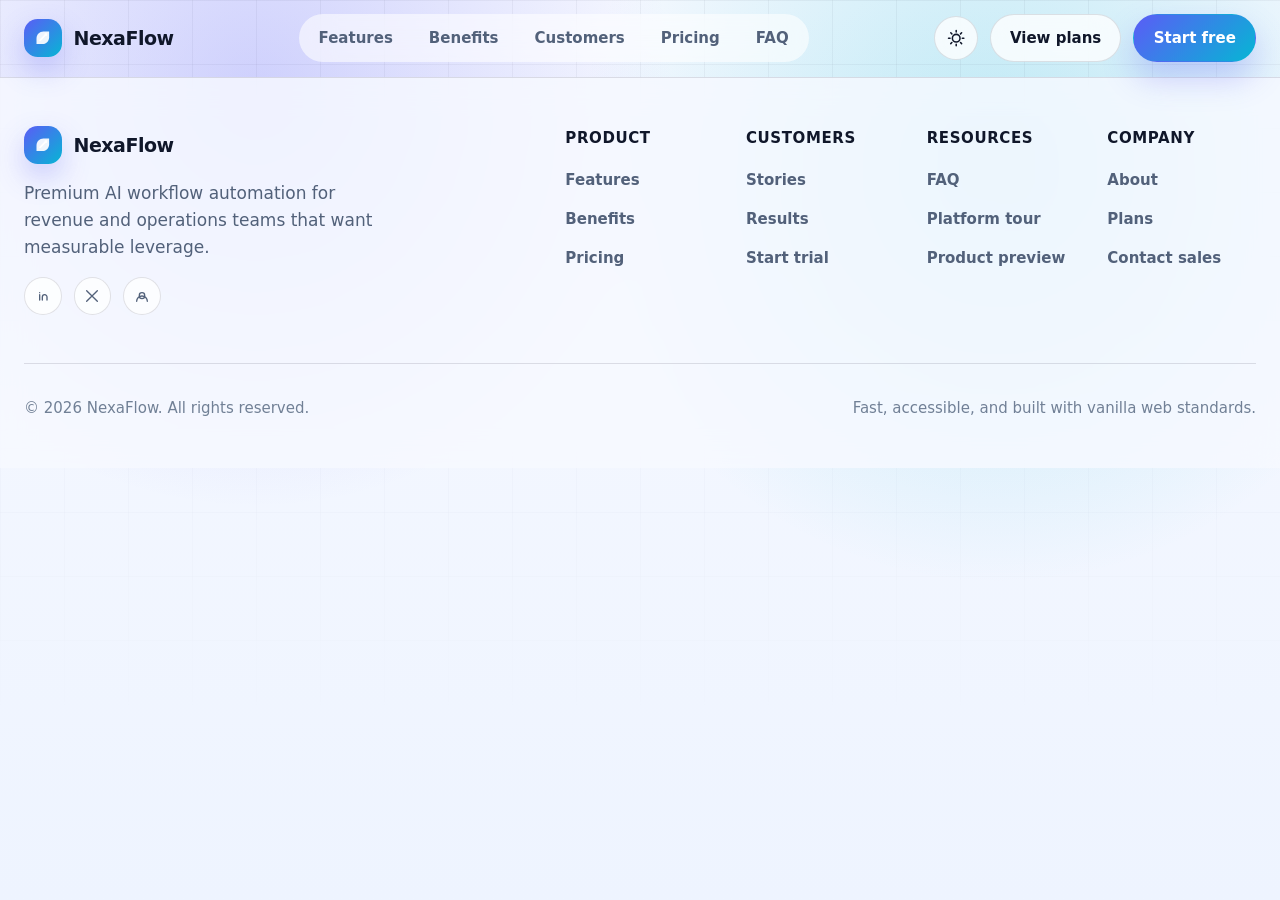
==== page-2.html @ 9f684c16 "Create page-2.html via Klar" ====
<!DOCTYPE html><html lang="en" data-theme="light"><head>
  <meta charset="UTF-8">
  <meta name="viewport" content="width=device-width, initial-scale=1.0">
  <title>NexaFlow — AI Workflow Automation for High-Growth Teams</title>
  <meta name="description" content="NexaFlow is a premium AI workflow automation platform that helps revenue and operations teams launch, measure, and optimize critical work in minutes.">
  <link rel="stylesheet" href="/style.css">
</head>
<body><header class="site-header" data-site-header="">
    <div class="container-wide header-inner">
      <a class="brand" href="#hero" aria-label="NexaFlow home">
        <span class="brand-mark" aria-hidden="true">
          <svg viewBox="0 0 24 24" fill="none" role="img">
            <path d="M5 12.7C5 8.4 8.4 5 12.7 5H19v6.3c0 4.3-3.4 7.7-7.7 7.7H5v-6.3Z" fill="currentColor" opacity=".92"></path>
            <path d="M9 14.8 15.8 8M14.8 8h1v1" stroke="#fff" stroke-width="2" stroke-linecap="round"></path>
          </svg>
        </span>
        <span class="brand-name">NexaFlow</span>
      </a>

      <nav class="site-nav" id="site-nav" aria-label="Primary navigation">
        <a class="nav-link" data-nav-link="" href="#features">Features</a>
        <a class="nav-link" data-nav-link="" href="#benefits">Benefits</a>
        <a class="nav-link" data-nav-link="" href="#testimonials">Customers</a>
        <a class="nav-link" data-nav-link="" href="#pricing">Pricing</a>
        <a class="nav-link" data-nav-link="" href="#faq">FAQ</a>
      </nav>

      <div class="header-actions">
        <button class="theme-toggle" type="button" data-theme-toggle="" aria-label="Switch to dark theme" aria-pressed="false">
          <svg class="icon-sun" viewBox="0 0 24 24" fill="none" aria-hidden="true">
            <path d="M12 4V2m0 20v-2M4 12H2m20 0h-2m-2.34-5.66 1.41-1.41M4.93 19.07l1.41-1.41m0-11.32L4.93 4.93m14.14 14.14-1.41-1.41M12 17a5 5 0 1 0 0-10 5 5 0 0 0 0 10Z" stroke="currentColor" stroke-width="2" stroke-linecap="round"></path>
          </svg>
          <svg class="icon-moon" viewBox="0 0 24 24" fill="none" aria-hidden="true">
            <path d="M21 14.2A8.5 8.5 0 0 1 9.8 3a8.5 8.5 0 1 0 11.2 11.2Z" stroke="currentColor" stroke-width="2" stroke-linejoin="round"></path>
          </svg>
        </button>
        <a class="btn btn-secondary mobile-hidden" href="#pricing">View plans</a>
        <a class="btn btn-primary mobile-hidden" href="#cta">Start free</a>
        <button class="nav-toggle" type="button" data-nav-toggle="" aria-controls="site-nav" aria-expanded="false" aria-label="Open navigation">
          <span class="nav-toggle-line" aria-hidden="true"></span>
        </button>
      </div>
    </div>
  </header><main></main><footer class="site-footer" aria-labelledby="footer-title">
    <div class="container-wide">
      <div class="footer-grid">
        <div class="footer-brand">
          <a class="brand" href="#hero" aria-label="NexaFlow home">
            <span class="brand-mark" aria-hidden="true">
              <svg viewBox="0 0 24 24" fill="none" role="img">
                <path d="M5 12.7C5 8.4 8.4 5 12.7 5H19v6.3c0 4.3-3.4 7.7-7.7 7.7H5v-6.3Z" fill="currentColor" opacity=".92"></path>
                <path d="M9 14.8 15.8 8M14.8 8h1v1" stroke="#fff" stroke-width="2" stroke-linecap="round"></path>
              </svg>
            </span>
            <span class="brand-name">NexaFlow</span>
          </a>
          <p id="footer-title">Premium AI workflow automation for revenue and operations teams that want measurable leverage.</p>
          <div class="social-links" aria-label="Social links">
            <a href="#hero" aria-label="NexaFlow on LinkedIn">
              <svg viewBox="0 0 24 24" fill="none" aria-hidden="true">
                <path d="M7 10v8M7 7v.01M11 18v-4.5A3.5 3.5 0 0 1 14.5 10v0A3.5 3.5 0 0 1 18 13.5V18" stroke="currentColor" stroke-width="2" stroke-linecap="round"></path>
              </svg>
            </a>
            <a href="#hero" aria-label="NexaFlow on X">
              <svg viewBox="0 0 24 24" fill="none" aria-hidden="true">
                <path d="m4 4 16 16M20 4 4 20" stroke="currentColor" stroke-width="2" stroke-linecap="round"></path>
              </svg>
            </a>
            <a href="#hero" aria-label="NexaFlow community">
              <svg viewBox="0 0 24 24" fill="none" aria-hidden="true">
                <path d="M16 11a4 4 0 1 0-8 0v1a4 4 0 0 0 8 0v-1Z" stroke="currentColor" stroke-width="2"></path>
                <path d="M4 20a8 8 0 0 1 16 0" stroke="currentColor" stroke-width="2" stroke-linecap="round"></path>
              </svg>
            </a>
          </div>
        </div>

        <div class="footer-columns">
          <div class="footer-column">
            <h2>Product</h2>
            <ul class="footer-links">
              <li><a href="#features">Features</a></li>
              <li><a href="#benefits">Benefits</a></li>
              <li><a href="#pricing">Pricing</a></li>
            </ul>
          </div>

          <div class="footer-column">
            <h2>Customers</h2>
            <ul class="footer-links">
              <li><a href="#testimonials">Stories</a></li>
              <li><a href="#benefits">Results</a></li>
              <li><a href="#cta">Start trial</a></li>
            </ul>
          </div>

          <div class="footer-column">
            <h2>Resources</h2>
            <ul class="footer-links">
              <li><a href="#faq">FAQ</a></li>
              <li><a href="#features">Platform tour</a></li>
              <li><a href="#hero">Product preview</a></li>
            </ul>
          </div>

          <div class="footer-column">
            <h2>Company</h2>
            <ul class="footer-links">
              <li><a href="#hero">About</a></li>
              <li><a href="#pricing">Plans</a></li>
              <li><a href="#cta">Contact sales</a></li>
            </ul>
          </div>
        </div>
      </div>

      <div class="footer-bottom">
        <p>© <span data-current-year="">2026</span> NexaFlow. All rights reserved.</p>
        <p>Fast, accessible, and built with vanilla web standards.</p>
      </div>
    </div>
  </footer><script src="/script.js"></script></body></html>
---- style.css ----
/*
  Assumptions:
  - Brand: "NexaFlow", a premium AI workflow automation SaaS for revenue and operations teams.
  - Tone: confident, polished, enterprise-ready, conversion-focused.
  - Palette: deep ink neutrals, electric indigo/cyan accents, soft glass surfaces; dark theme included.
  - Typography: modern system sans stack for fast loading, crisp UI, no external font dependency.
*/

:root {
  color-scheme: light;

  --color-bg: #f7f9ff;
  --color-bg-elevated: #ffffff;
  --color-bg-soft: #eef4ff;
  --color-bg-muted: #e6edf8;
  --color-surface: rgba(255, 255, 255, 0.78);
  --color-surface-strong: #ffffff;
  --color-text: #10172a;
  --color-text-muted: #52617a;
  --color-text-subtle: #718096;
  --color-border: rgba(16, 23, 42, 0.12);
  --color-border-strong: rgba(16, 23, 42, 0.2);
  --color-primary: #5b5cf6;
  --color-primary-strong: #4338ca;
  --color-primary-soft: #ececff;
  --color-accent: #06b6d4;
  --color-accent-soft: #dffaff;
  --color-success: #16a34a;
  --color-warning: #f59e0b;
  --color-danger: #dc2626;
  --color-white: #ffffff;
  --color-black: #020617;
  --color-shadow: rgba(15, 23, 42, 0.12);
  --color-shadow-strong: rgba(15, 23, 42, 0.22);
  --color-focus: #22d3ee;

  --gradient-primary: linear-gradient(135deg, var(--color-primary), var(--color-accent));
  --gradient-hero: radial-gradient(circle at 20% 10%, rgba(91, 92, 246, 0.26), transparent 32%),
    radial-gradient(circle at 78% 18%, rgba(6, 182, 212, 0.24), transparent 34%),
    linear-gradient(180deg, var(--color-bg), var(--color-bg-soft));
  --gradient-card: linear-gradient(145deg, rgba(255, 255, 255, 0.88), rgba(255, 255, 255, 0.58));

  --font-sans: Inter, ui-sans-serif, system-ui, -apple-system, BlinkMacSystemFont, "Segoe UI", sans-serif;
  --font-display: "SF Pro Display", Inter, ui-sans-serif, system-ui, -apple-system, BlinkMacSystemFont, "Segoe UI", sans-serif;

  --text-xs: clamp(0.75rem, 0.72rem + 0.13vw, 0.8125rem);
  --text-sm: clamp(0.875rem, 0.84rem + 0.15vw, 0.9375rem);
  --text-base: clamp(1rem, 0.96rem + 0.18vw, 1.0625rem);
  --text-md: clamp(1.0625rem, 1rem + 0.28vw, 1.1875rem);
  --text-lg: clamp(1.25rem, 1.12rem + 0.58vw, 1.5rem);
  --text-xl: clamp(1.5rem, 1.24rem + 1.15vw, 2rem);
  --text-2xl: clamp(2rem, 1.52rem + 2.1vw, 3rem);
  --text-3xl: clamp(2.65rem, 1.82rem + 3.7vw, 5rem);

  --space-3xs: 0.25rem;
  --space-2xs: 0.5rem;
  --space-xs: 0.75rem;
  --space-sm: 1rem;
  --space-md: 1.5rem;
  --space-lg: 2rem;
  --space-xl: 3rem;
  --space-2xl: 4rem;
  --space-3xl: 6rem;
  --space-4xl: 8rem;

  --radius-xs: 0.5rem;
  --radius-sm: 0.75rem;
  --radius-md: 1rem;
  --radius-lg: 1.5rem;
  --radius-xl: 2rem;
  --radius-full: 999rem;

  --shadow-sm: 0 0.625rem 1.875rem var(--color-shadow);
  --shadow-md: 0 1.25rem 3.75rem var(--color-shadow);
  --shadow-lg: 0 2rem 5rem var(--color-shadow-strong);
  --shadow-glow: 0 1.5rem 5rem rgba(91, 92, 246, 0.32);

  --container: 72rem;
  --container-wide: 84rem;
  --header-height: 4.75rem;

  --transition-fast: 160ms ease;
  --transition: 240ms ease;
  --transition-slow: 520ms cubic-bezier(0.22, 1, 0.36, 1);
}

[data-theme="dark"] {
  color-scheme: dark;

  --color-bg: #070b18;
  --color-bg-elevated: #0d1426;
  --color-bg-soft: #101a31;
  --color-bg-muted: #17223a;
  --color-surface: rgba(15, 23, 42, 0.72);
  --color-surface-strong: #111a2e;
  --color-text: #f5f7fb;
  --color-text-muted: #b8c2d6;
  --color-text-subtle: #8d9ab3;
  --color-border: rgba(226, 232, 240, 0.13);
  --color-border-strong: rgba(226, 232, 240, 0.22);
  --color-primary: #8b8cff;
  --color-primary-strong: #a9a9ff;
  --color-primary-soft: rgba(139, 140, 255, 0.16);
  --color-accent: #22d3ee;
  --color-accent-soft: rgba(34, 211, 238, 0.14);
  --color-shadow: rgba(0, 0, 0, 0.28);
  --color-shadow-strong: rgba(0, 0, 0, 0.44);
  --color-focus: #67e8f9;

  --gradient-hero: radial-gradient(circle at 18% 8%, rgba(139, 140, 255, 0.2), transparent 34%),
    radial-gradient(circle at 82% 14%, rgba(34, 211, 238, 0.18), transparent 34%),
    linear-gradient(180deg, var(--color-bg), #0a1021 56%, var(--color-bg));
  --gradient-card: linear-gradient(145deg, rgba(17, 26, 46, 0.9), rgba(17, 26, 46, 0.58));
}

*,
*::before,
*::after {
  box-sizing: border-box;
}

html {
  min-width: 20rem;
  scroll-behavior: smooth;
  scroll-padding-top: calc(var(--header-height) + var(--space-md));
  -webkit-text-size-adjust: 100%;
}

body {
  margin: 0;
  min-height: 100vh;
  background: var(--gradient-hero);
  color: var(--color-text);
  font-family: var(--font-sans);
  font-size: var(--text-base);
  line-height: 1.6;
  text-rendering: optimizeLegibility;
  overflow-x: hidden;
}

body::before {
  position: fixed;
  inset: 0;
  z-index: -2;
  pointer-events: none;
  content: "";
  background-image:
    linear-gradient(var(--color-border) 0.0625rem, transparent 0.0625rem),
    linear-gradient(90deg, var(--color-border) 0.0625rem, transparent 0.0625rem);
  background-size: 4rem 4rem;
  mask-image: linear-gradient(to bottom, rgba(0, 0, 0, 0.38), transparent 46rem);
}

body.nav-open {
  overflow: hidden;
}

img,
svg {
  display: block;
  max-width: 100%;
}

img {
  height: auto;
}

button,
input,
select,
textarea {
  font: inherit;
}

button {
  border: 0;
  cursor: pointer;
}

a {
  color: inherit;
  text-decoration: none;
}

p,
h1,
h2,
h3,
h4,
figure,
blockquote {
  margin: 0;
}

ul,
ol {
  margin: 0;
  padding: 0;
}

li {
  list-style: none;
}

strong {
  color: var(--color-text);
  font-weight: 750;
}

::selection {
  background: var(--color-primary);
  color: var(--color-white);
}

:focus-visible {
  outline: 0.1875rem solid var(--color-focus);
  outline-offset: 0.1875rem;
}

.skip-link {
  position: fixed;
  top: var(--space-sm);
  left: var(--space-sm);
  z-index: 100;
  transform: translateY(-200%);
  border-radius: var(--radius-full);
  background: var(--color-text);
  color: var(--color-bg);
  padding: var(--space-xs) var(--space-sm);
  font-weight: 750;
  transition: transform var(--transition);
}

.skip-link:focus {
  transform: translateY(0);
}

.container {
  width: min(100% - 2rem, var(--container));
  margin-inline: auto;
}

.container-wide {
  width: min(100% - 2rem, var(--container-wide));
  margin-inline: auto;
}

.section {
  padding-block: var(--space-3xl);
}

.section-tight {
  padding-block: var(--space-2xl);
}

.section-header {
  display: grid;
  gap: var(--space-sm);
  max-width: 46rem;
  margin-inline: auto;
  margin-bottom: var(--space-xl);
  text-align: center;
}

.section-eyebrow {
  display: inline-flex;
  align-items: center;
  justify-content: center;
  gap: var(--space-2xs);
  width: fit-content;
  margin-inline: auto;
  border: 0.0625rem solid var(--color-border);
  border-radius: var(--radius-full);
  background: var(--color-surface);
  color: var(--color-primary-strong);
  padding: var(--space-2xs) var(--space-sm);
  font-size: var(--text-xs);
  font-weight: 800;
  letter-spacing: 0.08em;
  text-transform: uppercase;
  backdrop-filter: blur(1rem);
}

.section-title {
  color: var(--color-text);
  font-family: var(--font-display);
  font-size: var(--text-2xl);
  line-height: 1.06;
  letter-spacing: -0.055em;
}

.section-description {
  color: var(--color-text-muted);
  font-size: var(--text-md);
}

.gradient-text {
  background: var(--gradient-primary);
  -webkit-background-clip: text;
  background-clip: text;
  color: transparent;
}

.text-muted {
  color: var(--color-text-muted);
}

.site-header {
  position: sticky;
  top: 0;
  z-index: 50;
  min-height: var(--header-height);
  border-bottom: 0.0625rem solid transparent;
  transition: background var(--transition), border-color var(--transition), box-shadow var(--transition);
}

.site-header.is-scrolled,
body.nav-open .site-header {
  border-color: var(--color-border);
  background: color-mix(in srgb, var(--color-bg) 82%, transparent);
  box-shadow: 0 0.75rem 2.5rem var(--color-shadow);
  backdrop-filter: blur(1.25rem);
}

.header-inner {
  display: flex;
  align-items: center;
  justify-content: space-between;
  gap: var(--space-md);
  min-height: var(--header-height);
}

.brand {
  display: inline-flex;
  align-items: center;
  gap: var(--space-xs);
  flex: 0 0 auto;
  font-weight: 850;
  letter-spacing: -0.03em;
}

.brand-mark {
  display: grid;
  place-items: center;
  width: 2.35rem;
  height: 2.35rem;
  border-radius: 0.85rem;
  background: var(--gradient-primary);
  color: var(--color-white);
  box-shadow: 0 0.8rem 1.8rem rgba(91, 92, 246, 0.28);
}

.brand-mark svg {
  width: 1.35rem;
  height: 1.35rem;
}

.brand-name {
  color: var(--color-text);
  font-size: var(--text-md);
}

.site-nav {
  position: fixed;
  inset: var(--header-height) var(--space-sm) auto;
  display: grid;
  gap: var(--space-xs);
  transform: translateY(-0.75rem);
  visibility: hidden;
  opacity: 0;
  border: 0.0625rem solid var(--color-border);
  border-radius: var(--radius-lg);
  background: var(--color-surface-strong);
  padding: var(--space-sm);
  box-shadow: var(--shadow-lg);
  transition: opacity var(--transition), transform var(--transition), visibility var(--transition);
}

body.nav-open .site-nav {
  transform: translateY(0);
  visibility: visible;
  opacity: 1;
}

.nav-link {
  display: flex;
  align-items: center;
  min-height: 2.7rem;
  border-radius: var(--radius-sm);
  color: var(--color-text-muted);
  padding: var(--space-2xs) var(--space-sm);
  font-size: var(--text-sm);
  font-weight: 700;
  transition: background var(--transition-fast), color var(--transition-fast);
}

.nav-link:hover {
  background: var(--color-bg-soft);
  color: var(--color-text);
}

.header-actions {
  display: flex;
  align-items: center;
  gap: var(--space-xs);
}

.theme-toggle,
.nav-toggle {
  display: inline-grid;
  place-items: center;
  width: 2.75rem;
  height: 2.75rem;
  border: 0.0625rem solid var(--color-border);
  border-radius: var(--radius-full);
  background: var(--color-surface);
  color: var(--color-text);
  transition: transform var(--transition-fast), border-color var(--transition-fast), background var(--transition-fast);
  backdrop-filter: blur(1rem);
}

.theme-toggle:hover,
.nav-toggle:hover {
  transform: translateY(-0.0625rem);
  border-color: var(--color-border-strong);
  background: var(--color-surface-strong);
}

.theme-toggle svg,
.nav-toggle svg {
  width: 1.15rem;
  height: 1.15rem;
}

.theme-toggle .icon-moon {
  display: none;
}

[data-theme="dark"] .theme-toggle .icon-sun {
  display: none;
}

[data-theme="dark"] .theme-toggle .icon-moon {
  display: block;
}

.nav-toggle-line {
  position: relative;
  width: 1.15rem;
  height: 0.125rem;
  border-radius: var(--radius-full);
  background: currentColor;
  transition: background var(--transition-fast);
}

.nav-toggle-line::before,
.nav-toggle-line::after {
  position: absolute;
  left: 0;
  width: 100%;
  height: 0.125rem;
  border-radius: var(--radius-full);
  background: currentColor;
  content: "";
  transition: transform var(--transition-fast), top var(--transition-fast);
}

.nav-toggle-line::before {
  top: -0.38rem;
}

.nav-toggle-line::after {
  top: 0.38rem;
}

body.nav-open .nav-toggle-line {
  background: transparent;
}

body.nav-open .nav-toggle-line::before {
  top: 0;
  transform: rotate(45deg);
}

body.nav-open .nav-toggle-line::after {
  top: 0;
  transform: rotate(-45deg);
}

.btn {
  display: inline-flex;
  align-items: center;
  justify-content: center;
  gap: var(--space-2xs);
  min-height: 3rem;
  border: 0.0625rem solid transparent;
  border-radius: var(--radius-full);
  padding: 0.78rem 1.2rem;
  font-size: var(--text-sm);
  font-weight: 800;
  line-height: 1;
  white-space: nowrap;
  transition:
    transform var(--transition-fast),
    box-shadow var(--transition-fast),
    background var(--transition-fast),
    border-color var(--transition-fast),
    color var(--transition-fast);
}

.btn:hover {
  transform: translateY(-0.125rem);
}

.btn:active {
  transform: translateY(0);
}

.btn-primary {
  background: var(--gradient-primary);
  color: var(--color-white);
  box-shadow: 0 1rem 2rem rgba(91, 92, 246, 0.28);
}

.btn-primary:hover {
  box-shadow: var(--shadow-glow);
}

.btn-secondary {
  border-color: var(--color-border);
  background: var(--color-surface);
  color: var(--color-text);
  backdrop-filter: blur(1rem);
}

.btn-secondary:hover {
  border-color: var(--color-border-strong);
  background: var(--color-surface-strong);
  box-shadow: var(--shadow-sm);
}

.btn-ghost {
  color: var(--color-text-muted);
}

.btn-ghost:hover {
  background: var(--color-bg-soft);
  color: var(--color-text);
}

.btn-large {
  min-height: 3.4rem;
  padding-inline: 1.45rem;
  font-size: var(--text-base);
}

.btn-full {
  width: 100%;
}

.btn svg {
  width: 1.05rem;
  height: 1.05rem;
  flex: 0 0 auto;
}

.mobile-hidden {
  display: none;
}

.hero {
  position: relative;
  padding-block: var(--space-xl) var(--space-3xl);
}

.hero::after {
  position: absolute;
  right: -12rem;
  bottom: -8rem;
  z-index: -1;
  width: 26rem;
  height: 26rem;
  border-radius: var(--radius-full);
  background: rgba(6, 182, 212, 0.18);
  filter: blur(5rem);
  content: "";
}

.hero-grid {
  display: grid;
  gap: var(--space-xl);
  align-items: center;
}

.hero-content {
  display: grid;
  gap: var(--space-md);
  text-align: center;
}

.hero-badge {
  display: inline-flex;
  align-items: center;
  gap: var(--space-2xs);
  width: fit-content;
  margin-inline: auto;
  border: 0.0625rem solid var(--color-border);
  border-radius: var(--radius-full);
  background: var(--color-surface);
  color: var(--color-text-muted);
  padding: var(--space-2xs) var(--space-xs);
  font-size: var(--text-sm);
  font-weight: 750;
  box-shadow: var(--shadow-sm);
  backdrop-filter: blur(1rem);
}

.hero-badge-dot {
  width: 0.55rem;
  height: 0.55rem;
  border-radius: var(--radius-full);
  background: var(--color-success);
  box-shadow: 0 0 0 0.35rem color-mix(in srgb, var(--color-success) 16%, transparent);
}

.hero-title {
  max-width: 12ch;
  margin-inline: auto;
  color: var(--color-text);
  font-family: var(--font-display);
  font-size: var(--text-3xl);
  font-weight: 850;
  line-height: 0.94;
  letter-spacing: -0.075em;
}

.hero-description {
  max-width: 42rem;
  margin-inline: auto;
  color: var(--color-text-muted);
  font-size: var(--text-md);
}

.hero-actions {
  display: flex;
  flex-direction: column;
  gap: var(--space-xs);
  justify-content: center;
  margin-top: var(--space-xs);
}

.hero-proof {
  display: flex;
  flex-wrap: wrap;
  align-items: center;
  justify-content: center;
  gap: var(--space-sm);
  color: var(--color-text-subtle);
  font-size: var(--text-sm);
  font-weight: 700;
}

.avatar-stack {
  display: flex;
  justify-content: center;
  padding-left: var(--space-xs);
}

.avatar {
  display: grid;
  place-items: center;
  width: 2rem;
  height: 2rem;
  margin-left: calc(var(--space-xs) * -1);
  border: 0.125rem solid var(--color-bg);
  border-radius: var(--radius-full);
  background: var(--gradient-primary);
  color: var(--color-white);
  font-size: var(--text-xs);
  font-weight: 850;
}

.hero-visual {
  position: relative;
  isolation: isolate;
}

.hero-visual::before {
  position: absolute;
  inset: 12% 5% auto;
  z-index: -1;
  height: 72%;
  border-radius: var(--radius-xl);
  background: var(--gradient-primary);
  opacity: 0.28;
  filter: blur(3.5rem);
  content: "";
}

.dashboard-shell {
  position: relative;
  overflow: hidden;
  border: 0.0625rem solid var(--color-border);
  border-radius: var(--radius-xl);
  background: var(--gradient-card);
  box-shadow: var(--shadow-lg);
  backdrop-filter: blur(1.4rem);
}

.dashboard-topbar {
  display: flex;
  align-items: center;
  justify-content: space-between;
  gap: var(--space-sm);
  border-bottom: 0.0625rem solid var(--color-border);
  padding: var(--space-sm);
}

.window-dots {
  display: flex;
  gap: var(--space-2xs);
}

.window-dot {
  width: 0.7rem;
  height: 0.7rem;
  border-radius: var(--radius-full);
  background: var(--color-border-strong);
}

.window-dot:nth-child(1) {
  background: #ff6b6b;
}

.window-dot:nth-child(2) {
  background: #ffd166;
}

.window-dot:nth-child(3) {
  background: #06d6a0;
}

.dashboard-status {
  display: inline-flex;
  align-items: center;
  gap: var(--space-2xs);
  border-radius: var(--radius-full);
  background: var(--color-primary-soft);
  color: var(--color-primary-strong);
  padding: var(--space-3xs) var(--space-xs);
  font-size: var(--text-xs);
  font-weight: 850;
}

.dashboard-body {
  display: grid;
  gap: var(--space-sm);
  padding: var(--space-sm);
}

.metric-row {
  display: grid;
  grid-template-columns: 1fr;
  gap: var(--space-sm);
}

.metric-card,
.pipeline-card,
.insight-card,
.automation-card {
  border: 0.0625rem solid var(--color-border);
  border-radius: var(--radius-lg);
  background: color-mix(in srgb, var(--color-bg-elevated) 72%, transparent);
  padding: var(--space-md);
}

.metric-card {
  display: grid;
  gap: var(--space-sm);
}

.metric-label {
  color: var(--color-text-muted);
  font-size: var(--text-xs);
  font-weight: 850;
  letter-spacing: 0.08em;
  text-transform: uppercase;
}

.metric-value {
  display: flex;
  align-items: end;
  gap: var(--space-xs);
  color: var(--color-text);
  font-size: var(--text-xl);
  font-weight: 850;
  letter-spacing: -0.05em;
  line-height: 1;
}

.metric-change {
  color: var(--color-success);
  font-size: var(--text-sm);
  font-weight: 850;
  letter-spacing: 0;
}

.metric-chart {
  display: flex;
  align-items: end;
  gap: var(--space-2xs);
  min-height: 5rem;
}

.metric-bar {
  flex: 1;
  min-width: 0.6rem;
  border-radius: var(--radius-full) var(--radius-full) var(--radius-xs) var(--radius-xs);
  background: linear-gradient(180deg, var(--color-accent), var(--color-primary));
  opacity: 0.8;
}

.metric-bar:nth-child(1) { height: 36%; }
.metric-bar:nth-child(2) { height: 58%; }
.metric-bar:nth-child(3) { height: 46%; }
.metric-bar:nth-child(4) { height: 72%; }
.metric-bar:nth-child(5) { height: 64%; }
.metric-bar:nth-child(6) { height: 86%; }
.metric-bar:nth-child(7) { height: 78%; }

.pipeline-card {
  display: grid;
  gap: var(--space-sm);
}

.pipeline-header,
.insight-header,
.automation-header {
  display: flex;
  align-items: center;
  justify-content: space-between;
  gap: var(--space-sm);
}

.card-title {
  color: var(--color-text);
  font-size: var(--text-sm);
  font-weight: 850;
}

.card-kicker {
  color: var(--color-text-subtle);
  font-size: var(--text-xs);
  font-weight: 750;
}

.pipeline-list {
  display: grid;
  gap: var(--space-xs);
}

.pipeline-item {
  display: grid;
  grid-template-columns: auto 1fr auto;
  align-items: center;
  gap: var(--space-xs);
  border-radius: var(--radius-md);
  background: var(--color-bg-soft);
  padding: var(--space-xs);
}

.pipeline-icon,
.feature-icon,
.benefit-icon,
.check-icon {
  display: grid;
  place-items: center;
  flex: 0 0 auto;
  width: 2.35rem;
  height: 2.35rem;
  border-radius: var(--radius-md);
  background: var(--color-primary-soft);
  color: var(--color-primary-strong);
}

.pipeline-icon svg,
.feature-icon svg,
.benefit-icon svg,
.check-icon svg {
  width: 1.15rem;
  height: 1.15rem;
}

.pipeline-copy {
  min-width: 0;
}

.pipeline-name {
  color: var(--color-text);
  font-size: var(--text-sm);
  font-weight: 800;
}

.pipeline-meta {
  color: var(--color-text-subtle);
  font-size: var(--text-xs);
  font-weight: 650;
}

.pipeline-score {
  border-radius: var(--radius-full);
  background: var(--color-accent-soft);
  color: var(--color-accent);
  padding: var(--space-3xs) var(--space-2xs);
  font-size: var(--text-xs);
  font-weight: 850;
}

.insight-card {
  display: grid;
  gap: var(--space-sm);
}

.insight-list {
  display: grid;
  gap: var(--space-xs);
}

.insight-item {
  display: flex;
  align-items: center;
  gap: var(--space-xs);
  color: var(--color-text-muted);
  font-size: var(--text-sm);
  font-weight: 700;
}

.insight-dot {
  flex: 0 0 auto;
  width: 0.55rem;
  height: 0.55rem;
  border-radius: var(--radius-full);
  background: var(--color-success);
}

.automation-card {
  display: none;
}

.logo-strip {
  padding-block: var(--space-xl);
}

.logo-strip-inner {
  display: grid;
  gap: var(--space-md);
  text-align: center;
}

.logo-strip p {
  color: var(--color-text-subtle);
  font-size: var(--text-sm);
  font-weight: 850;
  letter-spacing: 0.08em;
  text-transform: uppercase;
}

.logo-grid {
  display: grid;
  grid-template-columns: repeat(2, 1fr);
  gap: var(--space-sm);
}

.logo-item {
  display: grid;
  place-items: center;
  min-height: 4rem;
  border: 0.0625rem solid var(--color-border);
  border-radius: var(--radius-md);
  background: var(--color-surface);
  color: var(--color-text-muted);
  font-size: var(--text-sm);
  font-weight: 900;
  letter-spacing: -0.02em;
  backdrop-filter: blur(1rem);
}

.features-grid {
  display: grid;
  gap: var(--space-sm);
}

.feature-card {
  position: relative;
  overflow: hidden;
  display: grid;
  gap: var(--space-sm);
  border: 0.0625rem solid var(--color-border);
  border-radius: var(--radius-lg);
  background: var(--gradient-card);
  padding: var(--space-lg);
  box-shadow: var(--shadow-sm);
  transition: transform var(--transition), border-color var(--transition), box-shadow var(--transition);
  backdrop-filter: blur(1rem);
}

.feature-card::after {
  position: absolute;
  inset: auto -30% -60% 25%;
  height: 12rem;
  border-radius: var(--radius-full);
  background: var(--gradient-primary);
  opacity: 0;
  filter: blur(3rem);
  content: "";
  transition: opacity var(--transition);
}

.feature-card:hover {
  transform: translateY(-0.35rem);
  border-color: var(--color-border-strong);
  box-shadow: var(--shadow-md);
}

.feature-card:hover::after {
  opacity: 0.18;
}

.feature-icon {
  width: 3rem;
  height: 3rem;
  background: var(--gradient-primary);
  color: var(--color-white);
  box-shadow: 0 0.9rem 1.8rem rgba(91, 92, 246, 0.22);
}

.feature-card h3,
.benefit-copy h3,
.pricing-card h3,
.testimonial-card h3 {
  color: var(--color-text);
  font-size: var(--text-lg);
  line-height: 1.18;
  letter-spacing: -0.035em;
}

.feature-card p,
.benefit-copy p,
.pricing-card p,
.testimonial-card p {
  color: var(--color-text-muted);
}

.benefits {
  position: relative;
}

.benefits::before {
  position: absolute;
  left: -12rem;
  top: 12%;
  z-index: -1;
  width: 22rem;
  height: 22rem;
  border-radius: var(--radius-full);
  background: rgba(91, 92, 246, 0.12);
  filter: blur(4rem);
  content: "";
}

.benefits-grid {
  display: grid;
  gap: var(--space-xl);
  align-items: center;
}

.benefit-panel {
  display: grid;
  gap: var(--space-sm);
}

.benefit-item {
  display: grid;
  grid-template-columns: auto 1fr;
  gap: var(--space-sm);
  align-items: start;
  border: 0.0625rem solid var(--color-border);
  border-radius: var(--radius-lg);
  background: var(--color-surface);
  padding: var(--space-md);
  backdrop-filter: blur(1rem);
}

.benefit-icon {
  background: var(--color-accent-soft);
  color: var(--color-accent);
}

.benefit-copy {
  display: grid;
  gap: var(--space-2xs);
}

.stats-card {
  position: relative;
  overflow: hidden;
  border: 0.0625rem solid var(--color-border);
  border-radius: var(--radius-xl);
  background: var(--gradient-card);
  padding: var(--space-lg);
  box-shadow: var(--shadow-lg);
  backdrop-filter: blur(1rem);
}

.stats-card::before {
  position: absolute;
  inset: -35% -35% auto auto;
  width: 18rem;
  height: 18rem;
  border-radius: var(--radius-full);
  background: var(--gradient-primary);
  opacity: 0.18;
  filter: blur(2rem);
  content: "";
}

.stats-grid {
  position: relative;
  display: grid;
  gap: var(--space-sm);
}

.stat-item {
  border: 0.0625rem solid var(--color-border);
  border-radius: var(--radius-lg);
  background: color-mix(in srgb, var(--color-bg-elevated) 72%, transparent);
  padding: var(--space-md);
}

.stat-value {
  display: block;
  color: var(--color-text);
  font-size: var(--text-2xl);
  font-weight: 900;
  line-height: 1;
  letter-spacing: -0.06em;
}

.stat-label {
  display: block;
  margin-top: var(--space-xs);
  color: var(--color-text-muted);
  font-size: var(--text-sm);
  font-weight: 700;
}

.testimonials {
  overflow: hidden;
}

.testimonial-grid {
  display: grid;
  gap: var(--space-sm);
}

.testimonial-card {
  display: grid;
  gap: var(--space-md);
  border: 0.0625rem solid var(--color-border);
  border-radius: var(--radius-lg);
  background: var(--color-surface);
  padding: var(--space-lg);
  box-shadow: var(--shadow-sm);
  backdrop-filter: blur(1rem);
}

.testimonial-quote {
  color: var(--color-text);
  font-size: var(--text-md);
  font-weight: 650;
  line-height: 1.5;
}

.testimonial-author {
  display: flex;
  align-items: center;
  gap: var(--space-sm);
}

.author-avatar {
  display: grid;
  place-items: center;
  width: 3rem;
  height: 3rem;
  border-radius: var(--radius-full);
  background: var(--gradient-primary);
  color: var(--color-white);
  font-weight: 900;
}

.author-name {
  color: var(--color-text);
  font-weight: 850;
}

.author-role {
  color: var(--color-text-subtle);
  font-size: var(--text-sm);
  font-weight: 650;
}

.rating {
  display: flex;
  gap: var(--space-3xs);
  color: var(--color-warning);
}

.rating svg {
  width: 1rem;
  height: 1rem;
  fill: currentColor;
}

.pricing {
  position: relative;
}

.pricing-toggle {
  display: flex;
  align-items: center;
  justify-content: center;
  gap: var(--space-xs);
  margin: calc(var(--space-xl) * -0.45) auto var(--space-xl);
  color: var(--color-text-muted);
  font-size: var(--text-sm);
  font-weight: 800;
}

.switch {
  position: relative;
  display: inline-flex;
  align-items: center;
  width: 3.5rem;
  height: 2rem;
  border: 0.0625rem solid var(--color-border);
  border-radius: var(--radius-full);
  background: var(--color-bg-muted);
  padding: var(--space-3xs);
}

.switch input {
  position: absolute;
  opacity: 0;
  pointer-events: none;
}

.switch-thumb {
  width: 1.45rem;
  height: 1.45rem;
  border-radius: var(--radius-full);
  background: var(--color-white);
  box-shadow: 0 0.35rem 0.9rem var(--color-shadow);
  transition: transform var(--transition);
}

.switch input:checked + .switch-thumb {
  transform: translateX(1.48rem);
  background: var(--color-primary);
}

.save-badge {
  border-radius: var(--radius-full);
  background: var(--color-success);
  color: var(--color-white);
  padding: var(--space-3xs) var(--space-2xs);
  font-size: var(--text-xs);
  font-weight: 900;
}

.pricing-grid {
  display: grid;
  gap: var(--space-sm);
  align-items: stretch;
}

.pricing-card {
  position: relative;
  display: grid;
  gap: var(--space-md);
  border: 0.0625rem solid var(--color-border);
  border-radius: var(--radius-xl);
  background: var(--color-surface);
  padding: var(--space-lg);
  box-shadow: var(--shadow-sm);
  backdrop-filter: blur(1rem);
}

.pricing-card.featured {
  border-color: color-mix(in srgb, var(--color-primary) 42%, var(--color-border));
  background:
    radial-gradient(circle at 50% 0%, rgba(91, 92, 246, 0.22), transparent 42%),
    var(--color-surface-strong);
  box-shadow: var(--shadow-lg);
}

.plan-badge {
  position: absolute;
  top: var(--space-md);
  right: var(--space-md);
  border-radius: var(--radius-full);
  background: var(--gradient-primary);
  color: var(--color-white);
  padding: var(--space-2xs) var(--space-xs);
  font-size: var(--text-xs);
  font-weight: 900;
}

.plan-price {
  display: flex;
  align-items: end;
  gap: var(--space-2xs);
  color: var(--color-text);
  font-size: var(--text-2xl);
  font-weight: 900;
  line-height: 1;
  letter-spacing: -0.06em;
}

.plan-price span {
  color: var(--color-text-subtle);
  font-size: var(--text-sm);
  font-weight: 750;
  letter-spacing: 0;
}

.plan-features {
  display: grid;
  gap: var(--space-xs);
  padding-top: var(--space-sm);
  border-top: 0.0625rem solid var(--color-border);
}

.plan-features li {
  display: flex;
  align-items: flex-start;
  gap: var(--space-xs);
  color: var(--color-text-muted);
  font-size: var(--text-sm);
  font-weight: 650;
}

.plan-features svg {
  flex: 0 0 auto;
  width: 1.05rem;
  height: 1.05rem;
  margin-top: 0.18rem;
  color: var(--color-success);
}

.faq-grid {
  display: grid;
  gap: var(--space-sm);
  max-width: 54rem;
  margin-inline: auto;
}

.faq-item {
  overflow: hidden;
  border: 0.0625rem solid var(--color-border);
  border-radius: var(--radius-lg);
  background: var(--color-surface);
  box-shadow: var(--shadow-sm);
  backdrop-filter: blur(1rem);
}

.faq-question {
  display: flex;
  align-items: center;
  justify-content: space-between;
  gap: var(--space-sm);
  width: 100%;
  background: transparent;
  color: var(--color-text);
  padding: var(--space-md);
  text-align: left;
  font-weight: 850;
}

.faq-question svg {
  flex: 0 0 auto;
  width: 1.1rem;
  height: 1.1rem;
  color: var(--color-primary-strong);
  transition: transform var(--transition);
}

.faq-item.is-open .faq-question svg {
  transform: rotate(45deg);
}

.faq-answer {
  display: grid;
  grid-template-rows: 0fr;
  transition: grid-template-rows var(--transition-slow);
}

.faq-item.is-open .faq-answer {
  grid-template-rows: 1fr;
}

.faq-answer-inner {
  overflow: hidden;
}

.faq-answer p {
  padding: 0 var(--space-md) var(--space-md);
  color: var(--color-text-muted);
}

.cta {
  padding-block: var(--space-3xl);
}

.cta-card {
  position: relative;
  overflow: hidden;
  display: grid;
  gap: var(--space-md);
  border: 0.0625rem solid color-mix(in srgb, var(--color-primary) 28%, var(--color-border));
  border-radius: var(--radius-xl);
  background:
    radial-gradient(circle at 10% 10%, rgba(255, 255, 255, 0.22), transparent 28%),
    radial-gradient(circle at 85% 10%, rgba(34, 211, 238, 0.2), transparent 32%),
    var(--gradient-primary);
  color: var(--color-white);
  padding: var(--space-xl);
  text-align: center;
  box-shadow: var(--shadow-glow);
}

.cta-card::after {
  position: absolute;
  inset: auto -20% -40% 20%;
  height: 14rem;
  border-radius: var(--radius-full);
  background: rgba(255, 255, 255, 0.24);
  filter: blur(3rem);
  content: "";
}

.cta-card > * {
  position: relative;
  z-index: 1;
}

.cta-card h2 {
  max-width: 12ch;
  margin-inline: auto;
  font-family: var(--font-display);
  font-size: var(--text-2xl);
  line-height: 1.05;
  letter-spacing: -0.06em;
}

.cta-card p {
  max-width: 42rem;
  margin-inline: auto;
  color: rgba(255, 255, 255, 0.86);
  font-size: var(--text-md);
}

.cta-actions {
  display: flex;
  flex-direction: column;
  gap: var(--space-xs);
  justify-content: center;
}

.cta-card .btn-secondary {
  border-color: rgba(255, 255, 255, 0.35);
  background: rgba(255, 255, 255, 0.14);
  color: var(--color-white);
}

.cta-card .btn-primary {
  background: var(--color-white);
  color: var(--color-primary-strong);
  box-shadow: 0 1rem 2rem rgba(2, 6, 23, 0.18);
}

.site-footer {
  border-top: 0.0625rem solid var(--color-border);
  background: color-mix(in srgb, var(--color-bg) 82%, transparent);
  padding-block: var(--space-xl);
  backdrop-filter: blur(1rem);
}

.footer-grid {
  display: grid;
  gap: var(--space-xl);
}

.footer-brand {
  display: grid;
  gap: var(--space-sm);
  max-width: 24rem;
}

.footer-brand p {
  color: var(--color-text-muted);
}

.footer-columns {
  display: grid;
  grid-template-columns: repeat(2, minmax(0, 1fr));
  gap: var(--space-lg);
}

.footer-column h2 {
  margin-bottom: var(--space-sm);
  color: var(--color-text);
  font-size: var(--text-sm);
  font-weight: 900;
  letter-spacing: 0.04em;
  text-transform: uppercase;
}

.footer-links {
  display: grid;
  gap: var(--space-xs);
}

.footer-links a {
  color: var(--color-text-muted);
  font-size: var(--text-sm);
  font-weight: 650;
  transition: color var(--transition-fast);
}

.footer-links a:hover {
  color: var(--color-primary-strong);
}

.footer-bottom {
  display: flex;
  flex-direction: column;
  gap: var(--space-sm);
  margin-top: var(--space-xl);
  border-top: 0.0625rem solid var(--color-border);
  padding-top: var(--space-lg);
  color: var(--color-text-subtle);
  font-size: var(--text-sm);
}

.social-links {
  display: flex;
  gap: var(--space-xs);
}

.social-links a {
  display: grid;
  place-items: center;
  width: 2.35rem;
  height: 2.35rem;
  border: 0.0625rem solid var(--color-border);
  border-radius: var(--radius-full);
  background: var(--color-surface);
  color: var(--color-text-muted);
  transition: color var(--transition-fast), border-color var(--transition-fast), transform var(--transition-fast);
}

.social-links a:hover {
  transform: translateY(-0.125rem);
  border-color: var(--color-border-strong);
  color: var(--color-primary-strong);
}

.social-links svg {
  width: 1rem;
  height: 1rem;
}

.reveal {
  opacity: 0;
  transform: translateY(1.5rem);
  transition: opacity 700ms ease, transform 700ms cubic-bezier(0.22, 1, 0.36, 1);
}

.reveal.is-visible {
  opacity: 1;
  transform: translateY(0);
}

@media (min-width: 35rem) {
  .hero-actions,
  .cta-actions {
    flex-direction: row;
    align-items: center;
  }

  .metric-row {
    grid-template-columns: repeat(2, minmax(0, 1fr));
  }

  .logo-grid {
    grid-template-columns: repeat(3, 1fr);
  }

  .stats-grid {
    grid-template-columns: repeat(2, minmax(0, 1fr));
  }

  .footer-bottom {
    flex-direction: row;
    align-items: center;
    justify-content: space-between;
  }
}

@media (min-width: 48rem) {
  .section {
    padding-block: var(--space-4xl);
  }

  .hero {
    padding-block: var(--space-2xl) var(--space-4xl);
  }

  .hero-content {
    text-align: left;
  }

  .hero-badge,
  .hero-title,
  .hero-description {
    margin-inline: 0;
  }

  .hero-actions,
  .hero-proof {
    justify-content: flex-start;
  }

  .features-grid,
  .pricing-grid {
    grid-template-columns: repeat(3, minmax(0, 1fr));
  }

  .testimonial-grid {
    grid-template-columns: repeat(3, minmax(0, 1fr));
  }

  .logo-grid {
    grid-template-columns: repeat(6, 1fr);
  }

  .footer-grid {
    grid-template-columns: 1fr 1.4fr;
  }

  .footer-columns {
    grid-template-columns: repeat(4, minmax(0, 1fr));
  }
}

@media (min-width: 64rem) {
  .nav-toggle {
    display: none;
  }

  .site-nav {
    position: static;
    display: flex;
    align-items: center;
    justify-content: center;
    gap: var(--space-3xs);
    transform: none;
    visibility: visible;
    opacity: 1;
    border: 0;
    border-radius: var(--radius-full);
    background: color-mix(in srgb, var(--color-surface) 74%, transparent);
    padding: var(--space-3xs);
    box-shadow: none;
    backdrop-filter: blur(1rem);
  }

  .nav-link {
    min-height: 2.35rem;
    padding-inline: var(--space-sm);
  }

  .mobile-hidden {
    display: inline-flex;
  }

  .hero-grid {
    grid-template-columns: minmax(0, 0.92fr) minmax(0, 1.08fr);
  }

  .hero-title {
    max-width: 11ch;
  }

  .dashboard-body {
    grid-template-columns: 0.9fr 1.1fr;
    padding: var(--space-md);
  }

  .pipeline-card {
    grid-row: span 2;
  }

  .automation-card {
    display: grid;
    gap: var(--space-sm);
  }

  .benefits-grid {
    grid-template-columns: 1fr 0.85fr;
  }

  .pricing-card.featured {
    transform: translateY(-0.75rem);
  }
}

@media (min-width: 80rem) {
  .container,
  .container-wide {
    width: min(100% - 3rem, var(--container));
  }

  .container-wide {
    width: min(100% - 3rem, var(--container-wide));
  }
}

@media (prefers-reduced-motion: reduce) {
  html {
    scroll-behavior: auto;
  }

  *,
  *::before,
  *::after {
    animation-duration: 1ms !important;
    animation-iteration-count: 1 !important;
    scroll-behavior: auto !important;
    transition-duration: 1ms !important;
  }

  .reveal {
    opacity: 1;
    transform: none;
  }
}
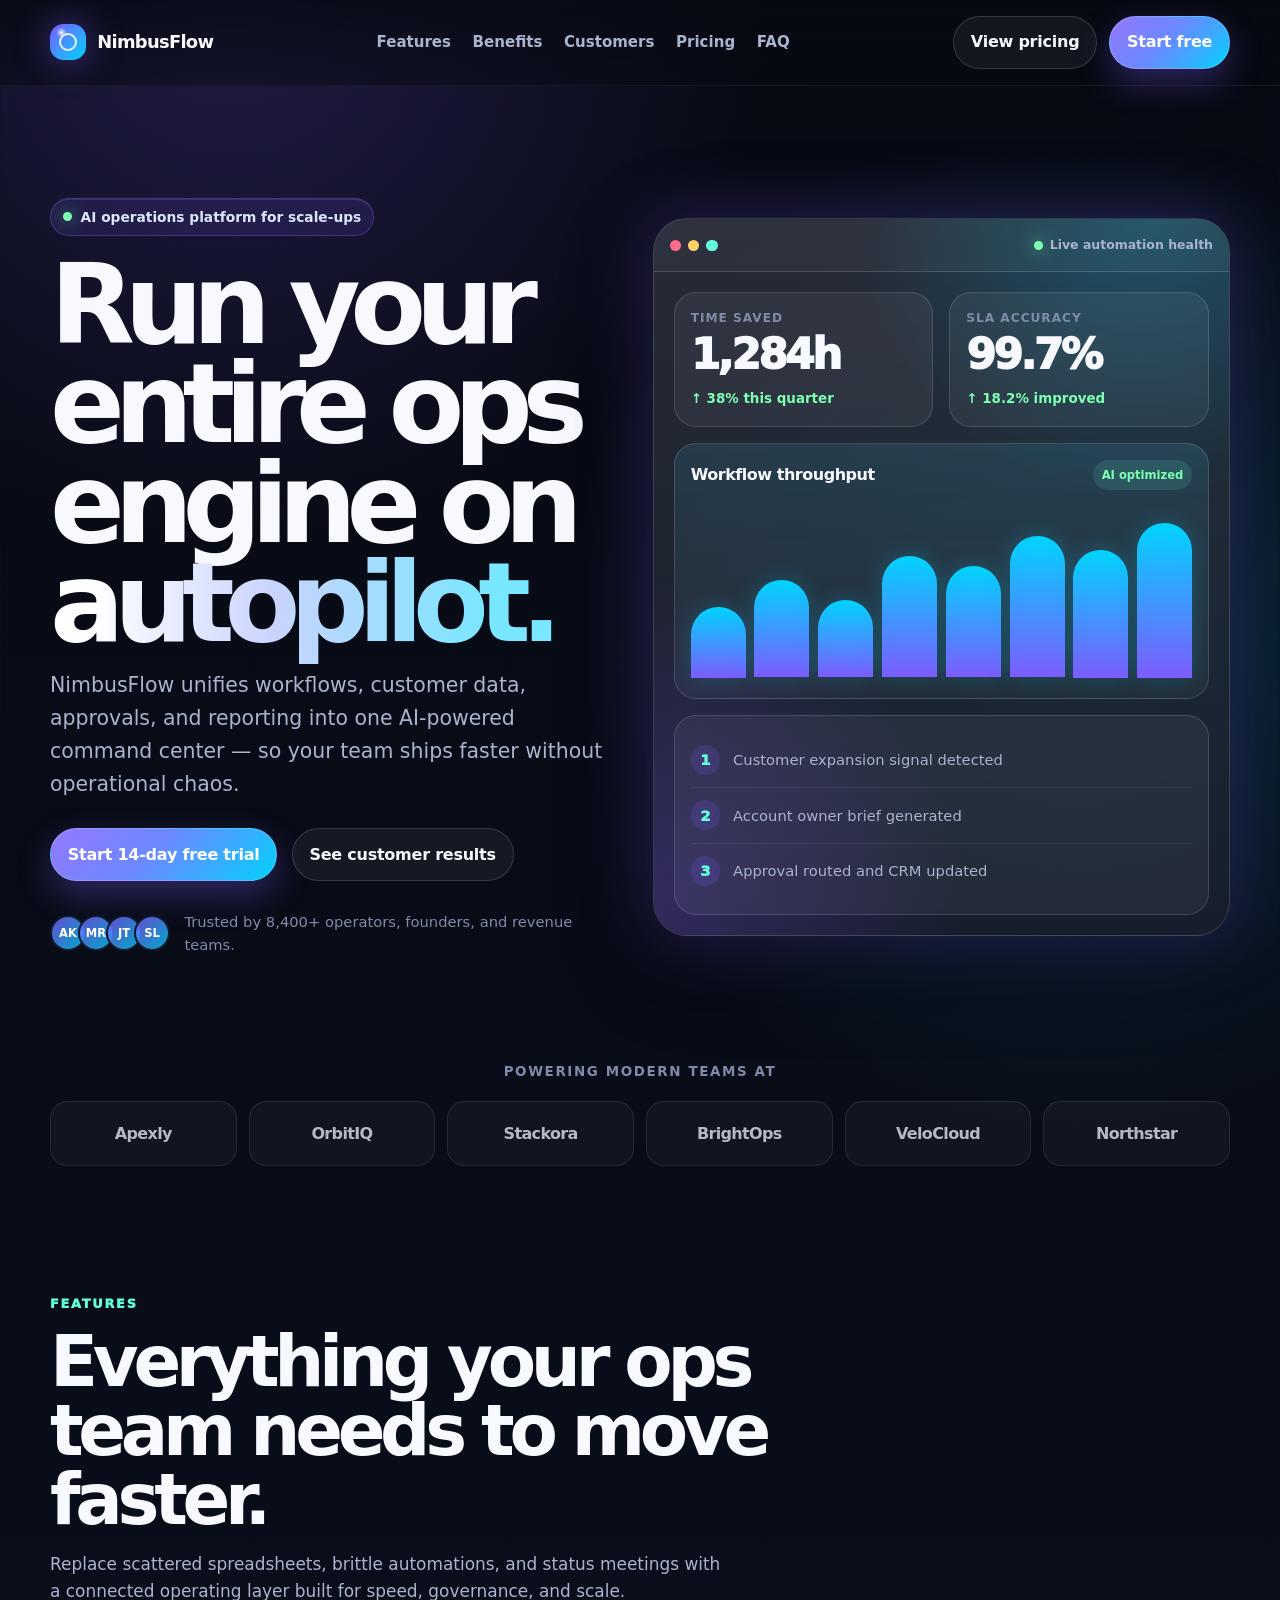
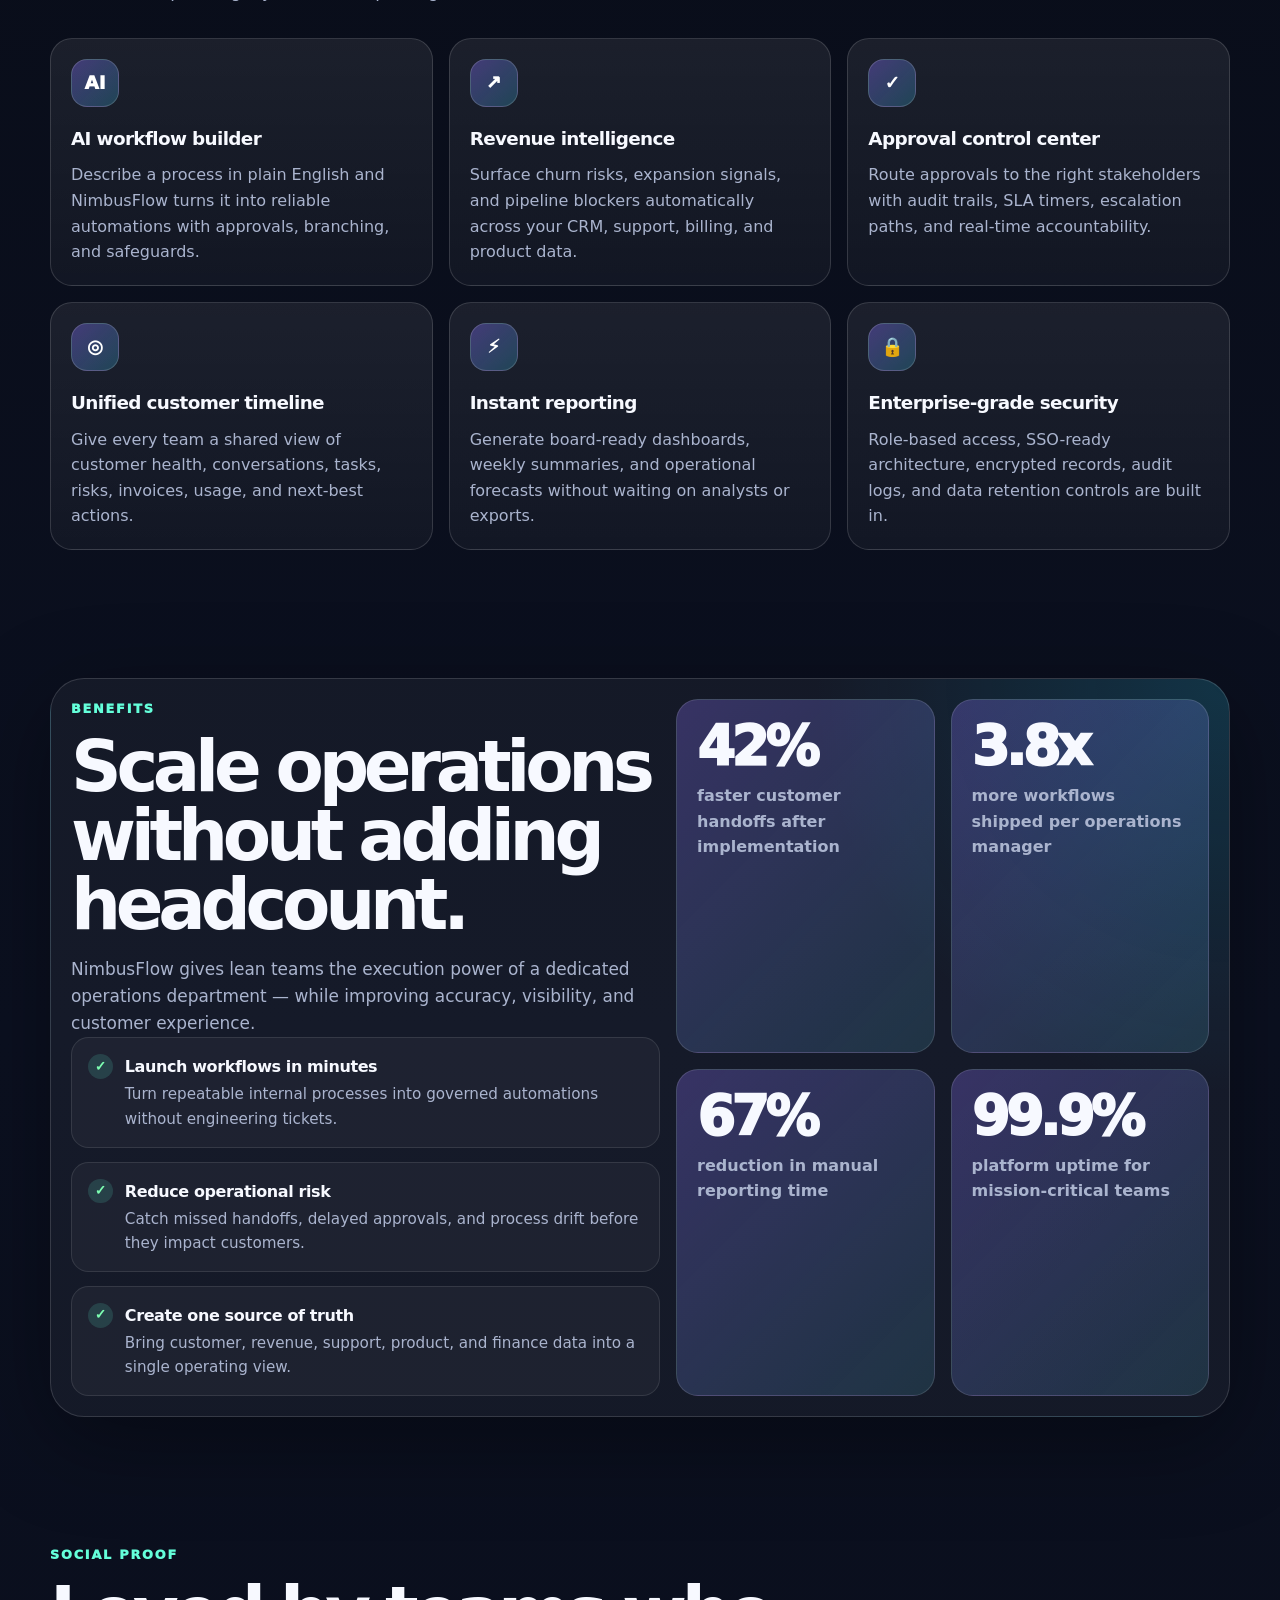
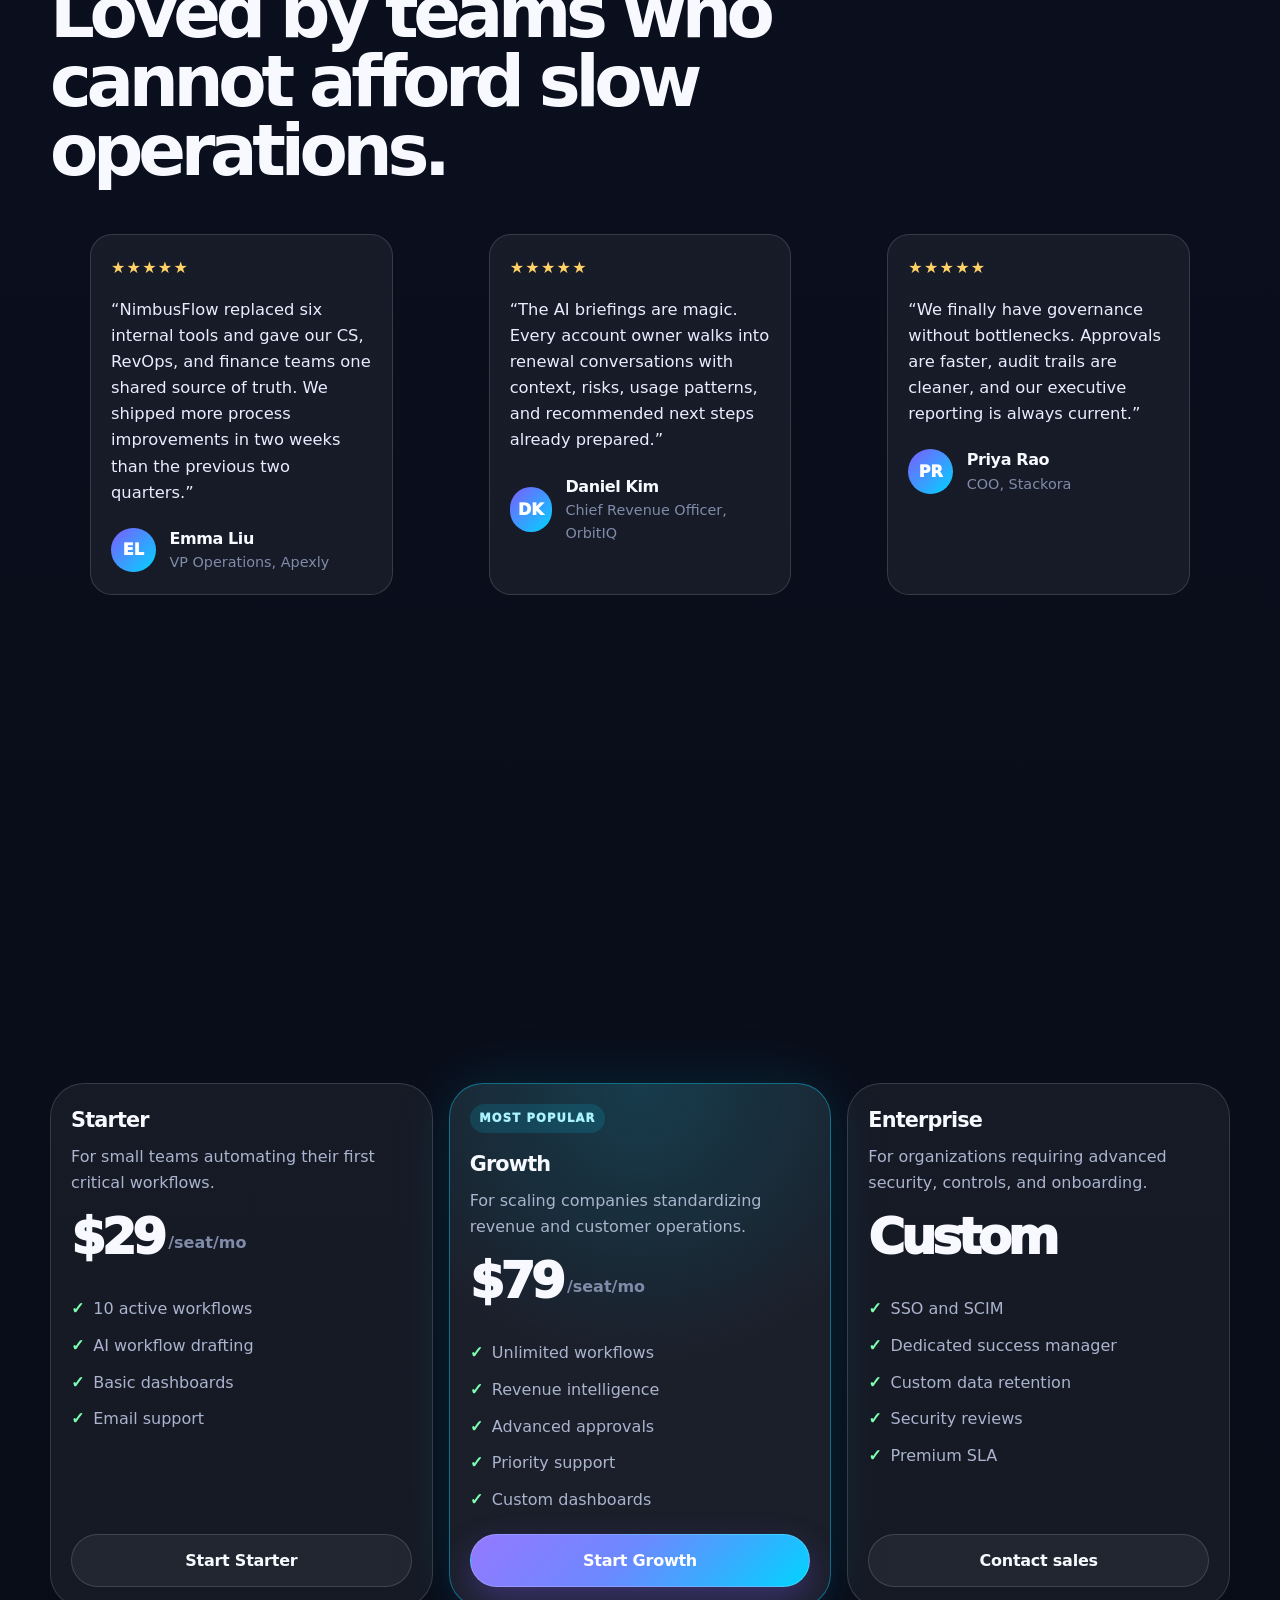
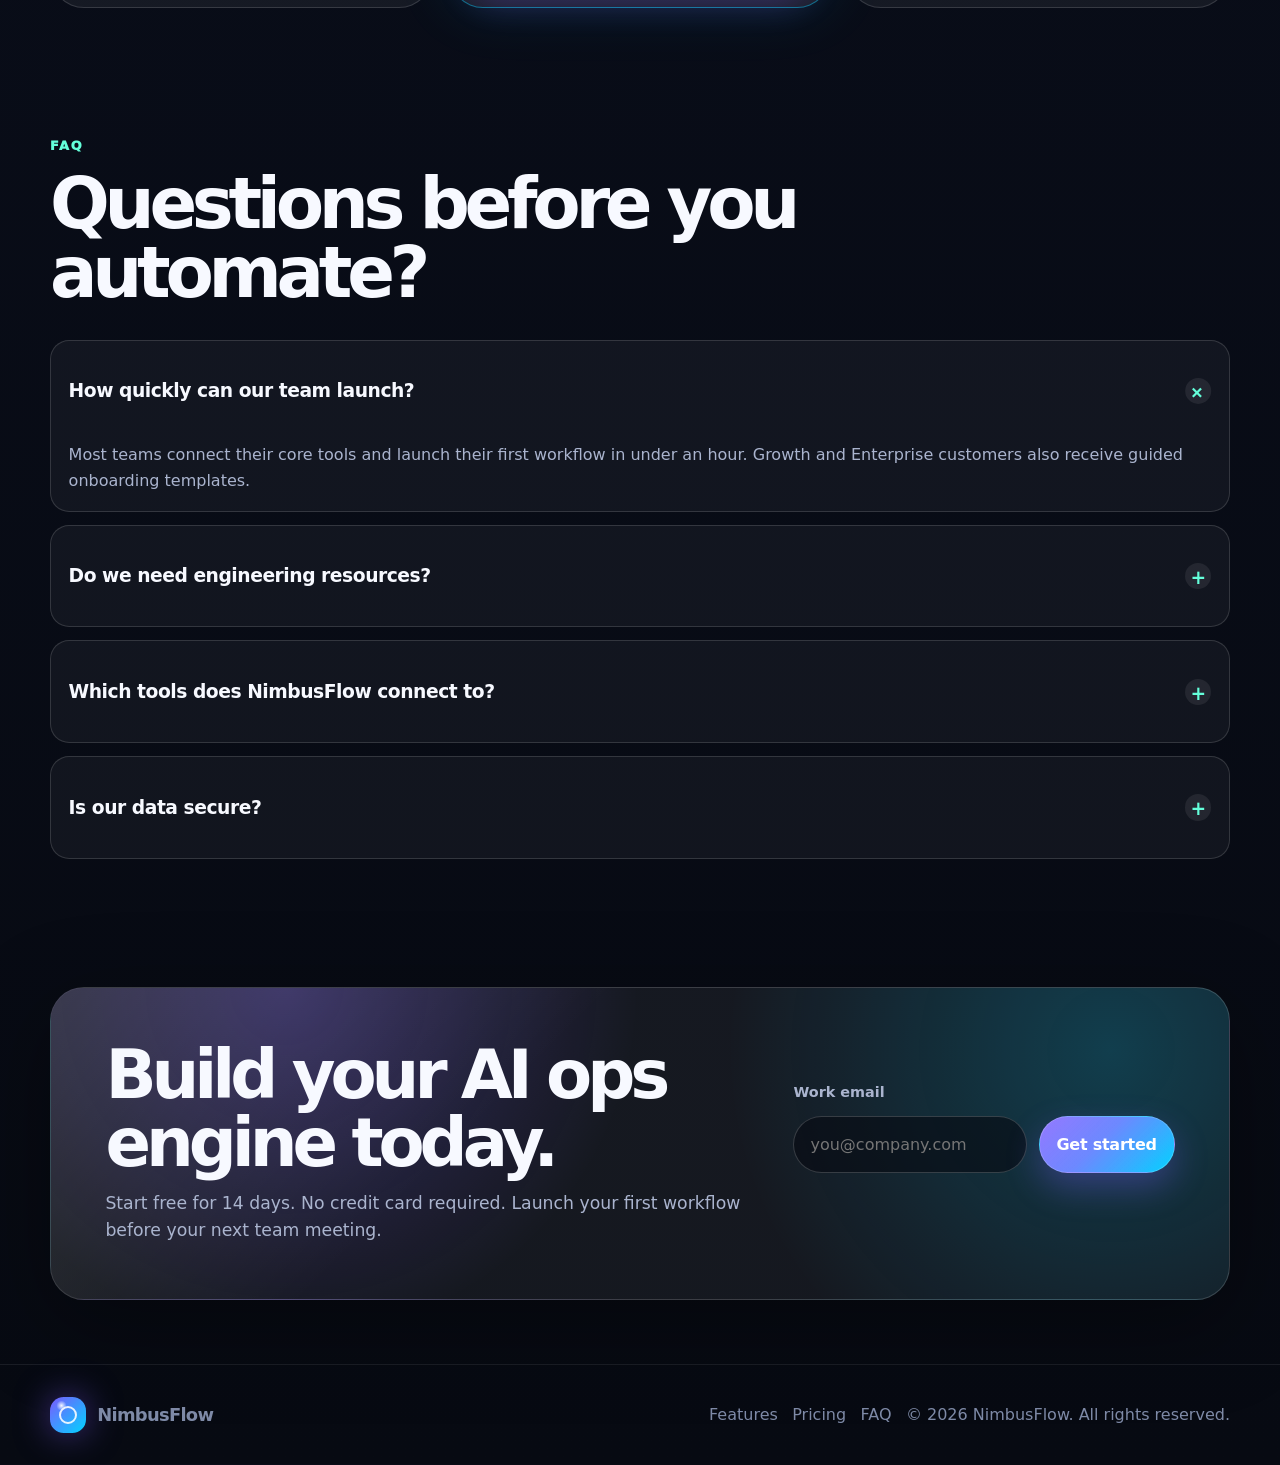
==== commit 07671e77: "Update content via Klar visual CMS" ====
--- a/page-2.html
+++ b/page-2.html
@@ -1,122 +1,1875 @@
-<!DOCTYPE html><html lang="en" data-theme="light"><head>
-  <meta charset="UTF-8">
-  <meta name="viewport" content="width=device-width, initial-scale=1.0">
-  <title>NexaFlow — AI Workflow Automation for High-Growth Teams</title>
-  <meta name="description" content="NexaFlow is a premium AI workflow automation platform that helps revenue and operations teams launch, measure, and optimize critical work in minutes.">
-  <link rel="stylesheet" href="/style.css">
+<!DOCTYPE html>
+<html lang="en">
+<head>
+  <meta charset="UTF-8" />
+  <meta name="viewport" content="width=device-width, initial-scale=1.0" />
+  <meta name="description" content="NimbusFlow is a premium SaaS platform that helps high-performing teams automate workflows, unify data, and ship faster with AI-powered operations." />
+  <title>NimbusFlow — AI Operations Platform for Modern SaaS Teams</title>
+  <style>
+    :root {
+      --saas26x9-color-bg: #070a12;
+      --saas26x9-color-bg-2: #0b1020;
+      --saas26x9-color-surface: rgba(255, 255, 255, 0.065);
+      --saas26x9-color-surface-2: rgba(255, 255, 255, 0.1);
+      --saas26x9-color-border: rgba(255, 255, 255, 0.14);
+      --saas26x9-color-border-strong: rgba(255, 255, 255, 0.24);
+      --saas26x9-color-text: #f7f9ff;
+      --saas26x9-color-muted: #aab4ce;
+      --saas26x9-color-muted-2: #7f8ba8;
+      --saas26x9-color-accent: #7c5cff;
+      --saas26x9-color-accent-2: #00d4ff;
+      --saas26x9-color-accent-3: #64ffda;
+      --saas26x9-color-success: #7dffb2;
+      --saas26x9-color-warning: #ffd166;
+      --saas26x9-shadow-soft: 0 24px 90px rgba(0, 0, 0, 0.34);
+      --saas26x9-shadow-glow: 0 0 70px rgba(124, 92, 255, 0.34);
+      --saas26x9-radius-sm: 14px;
+      --saas26x9-radius-md: 22px;
+      --saas26x9-radius-lg: 34px;
+      --saas26x9-max-width: 1180px;
+      --saas26x9-font-main: Inter, ui-sans-serif, system-ui, -apple-system, BlinkMacSystemFont, "Segoe UI", sans-serif;
+      --saas26x9-transition: 220ms ease;
+    }
+
+    * {
+      box-sizing: border-box;
+    }
+
+    html {
+      scroll-behavior: smooth;
+      background: var(--saas26x9-color-bg);
+    }
+
+    body {
+      margin: 0;
+      font-family: var(--saas26x9-font-main);
+      color: var(--saas26x9-color-text);
+      background:
+        radial-gradient(circle at 18% 0%, rgba(124, 92, 255, 0.22), transparent 34rem),
+        radial-gradient(circle at 84% 10%, rgba(0, 212, 255, 0.16), transparent 32rem),
+        linear-gradient(180deg, var(--saas26x9-color-bg), var(--saas26x9-color-bg-2) 42%, #070a12);
+      line-height: 1.6;
+      overflow-x: hidden;
+    }
+
+    body.saas26x9-body-lock {
+      overflow: hidden;
+    }
+
+    a {
+      color: inherit;
+      text-decoration: none;
+    }
+
+    button,
+    input {
+      font: inherit;
+    }
+
+    button {
+      cursor: pointer;
+    }
+
+    img,
+    svg {
+      display: block;
+      max-width: 100%;
+    }
+
+    ::selection {
+      background: rgba(124, 92, 255, 0.45);
+      color: #ffffff;
+    }
+
+    .saas26x9-skipLink {
+      position: fixed;
+      top: 1rem;
+      left: 1rem;
+      z-index: 999;
+      transform: translateY(-180%);
+      padding: 0.8rem 1rem;
+      border-radius: 999px;
+      background: #ffffff;
+      color: #070a12;
+      font-weight: 800;
+      transition: transform var(--saas26x9-transition);
+    }
+
+    .saas26x9-skipLink:focus {
+      transform: translateY(0);
+      outline: 3px solid var(--saas26x9-color-accent-2);
+      outline-offset: 3px;
+    }
+
+    .saas26x9-pageShell {
+      position: relative;
+      min-height: 100vh;
+    }
+
+    .saas26x9-pageShell::before {
+      content: "";
+      position: fixed;
+      inset: 0;
+      pointer-events: none;
+      background-image:
+        linear-gradient(rgba(255, 255, 255, 0.035) 1px, transparent 1px),
+        linear-gradient(90deg, rgba(255, 255, 255, 0.035) 1px, transparent 1px);
+      background-size: 72px 72px;
+      mask-image: linear-gradient(to bottom, black, transparent 82%);
+      opacity: 0.45;
+      z-index: -2;
+    }
+
+    .saas26x9-pageShell::after {
+      content: "";
+      position: fixed;
+      inset: 0;
+      pointer-events: none;
+      background: radial-gradient(circle at 50% -10%, rgba(255, 255, 255, 0.1), transparent 34rem);
+      z-index: -1;
+    }
+
+    .saas26x9-layoutBand {
+      width: min(100% - 2rem, var(--saas26x9-max-width));
+      margin-inline: auto;
+    }
+
+    .saas26x9-siteHeader {
+      position: sticky;
+      top: 0;
+      z-index: 100;
+      padding: 1rem 0;
+      backdrop-filter: blur(18px);
+      background: linear-gradient(180deg, rgba(7, 10, 18, 0.82), rgba(7, 10, 18, 0.48));
+      border-bottom: 1px solid rgba(255, 255, 255, 0.06);
+    }
+
+    .saas26x9-navBar {
+      display: flex;
+      align-items: center;
+      justify-content: space-between;
+      gap: 1rem;
+      width: min(100% - 2rem, var(--saas26x9-max-width));
+      margin-inline: auto;
+      min-height: 3.25rem;
+    }
+
+    .saas26x9-brandMark {
+      display: inline-flex;
+      align-items: center;
+      gap: 0.7rem;
+      font-weight: 900;
+      letter-spacing: -0.04em;
+      font-size: 1.12rem;
+    }
+
+    .saas26x9-brandGlyph {
+      width: 2.25rem;
+      height: 2.25rem;
+      border-radius: 0.85rem;
+      display: grid;
+      place-items: center;
+      background:
+        radial-gradient(circle at 32% 24%, rgba(255, 255, 255, 0.95), transparent 0.32rem),
+        linear-gradient(135deg, var(--saas26x9-color-accent), var(--saas26x9-color-accent-2));
+      box-shadow: 0 0 34px rgba(124, 92, 255, 0.5);
+    }
+
+    .saas26x9-brandGlyph::after {
+      content: "";
+      width: 0.86rem;
+      height: 0.86rem;
+      border-radius: 999px;
+      border: 2px solid rgba(255, 255, 255, 0.88);
+    }
+
+    .saas26x9-navLinks {
+      display: none;
+      align-items: center;
+      gap: 1.35rem;
+      color: var(--saas26x9-color-muted);
+      font-size: 0.94rem;
+      font-weight: 650;
+    }
+
+    .saas26x9-navLink {
+      position: relative;
+      transition: color var(--saas26x9-transition);
+    }
+
+    .saas26x9-navLink::after {
+      content: "";
+      position: absolute;
+      left: 0;
+      right: 0;
+      bottom: -0.45rem;
+      height: 2px;
+      border-radius: 999px;
+      background: linear-gradient(90deg, var(--saas26x9-color-accent), var(--saas26x9-color-accent-2));
+      transform: scaleX(0);
+      transform-origin: left;
+      transition: transform var(--saas26x9-transition);
+    }
+
+    .saas26x9-navLink:hover,
+    .saas26x9-navLink:focus-visible {
+      color: var(--saas26x9-color-text);
+    }
+
+    .saas26x9-navLink:hover::after,
+    .saas26x9-navLink:focus-visible::after {
+      transform: scaleX(1);
+    }
+
+    .saas26x9-navActions {
+      display: none;
+      align-items: center;
+      gap: 0.75rem;
+    }
+
+    .saas26x9-menuButton {
+      display: inline-grid;
+      place-items: center;
+      width: 2.75rem;
+      height: 2.75rem;
+      border: 1px solid var(--saas26x9-color-border);
+      border-radius: 999px;
+      color: var(--saas26x9-color-text);
+      background: rgba(255, 255, 255, 0.06);
+    }
+
+    .saas26x9-menuIcon {
+      position: relative;
+      width: 1.05rem;
+      height: 0.75rem;
+      border-top: 2px solid currentColor;
+      border-bottom: 2px solid currentColor;
+    }
+
+    .saas26x9-menuIcon::after {
+      content: "";
+      position: absolute;
+      left: 0;
+      top: 50%;
+      width: 100%;
+      border-top: 2px solid currentColor;
+      transform: translateY(-50%);
+    }
+
+    .saas26x9-mobilePanel {
+      display: none;
+      width: min(100% - 2rem, var(--saas26x9-max-width));
+      margin: 0.75rem auto 0;
+      padding: 1rem;
+      border: 1px solid var(--saas26x9-color-border);
+      border-radius: var(--saas26x9-radius-md);
+      background: rgba(10, 15, 30, 0.96);
+      box-shadow: var(--saas26x9-shadow-soft);
+    }
+
+    .saas26x9-mobilePanel.saas26x9-mobilePanel--shown {
+      display: grid;
+      gap: 0.5rem;
+      animation: saas26x9-panelIn 180ms ease both;
+    }
+
+    .saas26x9-mobileLink {
+      padding: 0.85rem 0.9rem;
+      border-radius: 0.9rem;
+      color: var(--saas26x9-color-muted);
+      font-weight: 750;
+    }
+
+    .saas26x9-mobileLink:hover,
+    .saas26x9-mobileLink:focus-visible {
+      background: rgba(255, 255, 255, 0.075);
+      color: var(--saas26x9-color-text);
+    }
+
+    .saas26x9-ctaButton,
+    .saas26x9-ghostButton {
+      display: inline-flex;
+      align-items: center;
+      justify-content: center;
+      gap: 0.55rem;
+      min-height: 2.8rem;
+      padding: 0.78rem 1.05rem;
+      border-radius: 999px;
+      font-weight: 850;
+      letter-spacing: -0.015em;
+      transition:
+        transform var(--saas26x9-transition),
+        border-color var(--saas26x9-transition),
+        background var(--saas26x9-transition),
+        box-shadow var(--saas26x9-transition);
+    }
+
+    .saas26x9-ctaButton {
+      border: 1px solid rgba(255, 255, 255, 0.18);
+      color: #ffffff;
+      background:
+        linear-gradient(135deg, rgba(255, 255, 255, 0.18), transparent),
+        linear-gradient(135deg, var(--saas26x9-color-accent), #5c7cff 45%, var(--saas26x9-color-accent-2));
+      box-shadow: 0 14px 34px rgba(124, 92, 255, 0.32);
+    }
+
+    .saas26x9-ghostButton {
+      border: 1px solid var(--saas26x9-color-border);
+      color: var(--saas26x9-color-text);
+      background: rgba(255, 255, 255, 0.055);
+    }
+
+    .saas26x9-ctaButton:hover,
+    .saas26x9-ctaButton:focus-visible,
+    .saas26x9-ghostButton:hover,
+    .saas26x9-ghostButton:focus-visible {
+      transform: translateY(-2px);
+      border-color: var(--saas26x9-color-border-strong);
+    }
+
+    .saas26x9-ctaButton:hover,
+    .saas26x9-ctaButton:focus-visible {
+      box-shadow: 0 18px 48px rgba(0, 212, 255, 0.23), 0 18px 38px rgba(124, 92, 255, 0.26);
+    }
+
+    .saas26x9-heroArea {
+      padding: 5rem 0 3.25rem;
+    }
+
+    .saas26x9-heroGrid {
+      display: grid;
+      gap: 3rem;
+      align-items: center;
+    }
+
+    .saas26x9-badgePill {
+      display: inline-flex;
+      align-items: center;
+      gap: 0.55rem;
+      width: fit-content;
+      padding: 0.45rem 0.75rem;
+      border: 1px solid rgba(124, 92, 255, 0.36);
+      border-radius: 999px;
+      background: rgba(124, 92, 255, 0.12);
+      color: #dfe6ff;
+      font-size: 0.86rem;
+      font-weight: 780;
+      box-shadow: inset 0 1px 0 rgba(255, 255, 255, 0.1);
+    }
+
+    .saas26x9-badgeDot {
+      width: 0.55rem;
+      height: 0.55rem;
+      border-radius: 999px;
+      background: var(--saas26x9-color-success);
+      box-shadow: 0 0 18px rgba(125, 255, 178, 0.8);
+    }
+
+    .saas26x9-heroHeading {
+      margin: 1.25rem 0 1rem;
+      max-width: 11ch;
+      font-size: clamp(3.15rem, 13vw, 6.9rem);
+      line-height: 0.9;
+      letter-spacing: -0.095em;
+    }
+
+    .saas26x9-gradientText {
+      background: linear-gradient(90deg, #ffffff 8%, #c9d4ff 45%, #78e7ff 88%);
+      -webkit-background-clip: text;
+      background-clip: text;
+      color: transparent;
+    }
+
+    .saas26x9-heroCopy {
+      max-width: 42rem;
+      margin: 0;
+      color: var(--saas26x9-color-muted);
+      font-size: clamp(1.05rem, 2.5vw, 1.28rem);
+    }
+
+    .saas26x9-heroActions {
+      display: flex;
+      flex-wrap: wrap;
+      gap: 0.9rem;
+      margin-top: 1.75rem;
+    }
+
+    .saas26x9-heroTrust {
+      display: grid;
+      gap: 0.9rem;
+      margin-top: 1.8rem;
+      color: var(--saas26x9-color-muted-2);
+      font-size: 0.92rem;
+    }
+
+    .saas26x9-trustFaces {
+      display: flex;
+      align-items: center;
+    }
+
+    .saas26x9-trustAvatar {
+      display: grid;
+      place-items: center;
+      width: 2.25rem;
+      height: 2.25rem;
+      margin-left: -0.5rem;
+      border: 2px solid #11182a;
+      border-radius: 999px;
+      background: linear-gradient(135deg, rgba(124, 92, 255, 0.8), rgba(0, 212, 255, 0.78));
+      color: #ffffff;
+      font-size: 0.72rem;
+      font-weight: 900;
+    }
+
+    .saas26x9-trustAvatar:first-child {
+      margin-left: 0;
+    }
+
+    .saas26x9-visualPanel {
+      position: relative;
+      border: 1px solid var(--saas26x9-color-border);
+      border-radius: var(--saas26x9-radius-lg);
+      background:
+        linear-gradient(180deg, rgba(255, 255, 255, 0.12), rgba(255, 255, 255, 0.055)),
+        rgba(10, 15, 30, 0.7);
+      box-shadow: var(--saas26x9-shadow-soft), var(--saas26x9-shadow-glow);
+      overflow: hidden;
+      isolation: isolate;
+    }
+
+    .saas26x9-visualPanel::before {
+      content: "";
+      position: absolute;
+      inset: -30%;
+      background:
+        radial-gradient(circle at 72% 18%, rgba(0, 212, 255, 0.23), transparent 18rem),
+        radial-gradient(circle at 18% 78%, rgba(124, 92, 255, 0.26), transparent 20rem);
+      z-index: -1;
+    }
+
+    .saas26x9-dashboardTopbar {
+      display: flex;
+      align-items: center;
+      justify-content: space-between;
+      gap: 1rem;
+      padding: 1rem;
+      border-bottom: 1px solid var(--saas26x9-color-border);
+      background: rgba(255, 255, 255, 0.035);
+    }
+
+    .saas26x9-windowDots {
+      display: flex;
+      gap: 0.42rem;
+    }
+
+    .saas26x9-windowDot {
+      width: 0.72rem;
+      height: 0.72rem;
+      border-radius: 999px;
+      background: rgba(255, 255, 255, 0.25);
+    }
+
+    .saas26x9-windowDot:nth-child(1) {
+      background: #ff6b8a;
+    }
+
+    .saas26x9-windowDot:nth-child(2) {
+      background: #ffd166;
+    }
+
+    .saas26x9-windowDot:nth-child(3) {
+      background: #64ffda;
+    }
+
+    .saas26x9-dashboardStatus {
+      display: inline-flex;
+      align-items: center;
+      gap: 0.45rem;
+      color: var(--saas26x9-color-muted);
+      font-size: 0.78rem;
+      font-weight: 800;
+    }
+
+    .saas26x9-dashboardBody {
+      display: grid;
+      gap: 1rem;
+      padding: 1rem;
+    }
+
+    .saas26x9-metricRow {
+      display: grid;
+      grid-template-columns: 1fr;
+      gap: 1rem;
+    }
+
+    .saas26x9-metricTile {
+      padding: 1rem;
+      border: 1px solid var(--saas26x9-color-border);
+      border-radius: var(--saas26x9-radius-md);
+      background: rgba(255, 255, 255, 0.055);
+    }
+
+    .saas26x9-metricLabel {
+      margin: 0 0 0.35rem;
+      color: var(--saas26x9-color-muted-2);
+      font-size: 0.76rem;
+      font-weight: 850;
+      text-transform: uppercase;
+      letter-spacing: 0.08em;
+    }
+
+    .saas26x9-metricValue {
+      margin: 0;
+      font-size: clamp(1.8rem, 7vw, 2.65rem);
+      line-height: 1;
+      letter-spacing: -0.06em;
+      font-weight: 950;
+    }
+
+    .saas26x9-metricDelta {
+      display: inline-flex;
+      margin-top: 0.7rem;
+      color: var(--saas26x9-color-success);
+      font-size: 0.84rem;
+      font-weight: 850;
+    }
+
+    .saas26x9-chartBlock {
+      min-height: 16rem;
+      padding: 1rem;
+      border: 1px solid var(--saas26x9-color-border);
+      border-radius: var(--saas26x9-radius-md);
+      background:
+        linear-gradient(180deg, rgba(0, 212, 255, 0.08), transparent),
+        rgba(255, 255, 255, 0.04);
+      overflow: hidden;
+    }
+
+    .saas26x9-chartHeader {
+      display: flex;
+      align-items: center;
+      justify-content: space-between;
+      gap: 1rem;
+      margin-bottom: 1.2rem;
+    }
+
+    .saas26x9-chartTitle {
+      margin: 0;
+      font-weight: 900;
+      letter-spacing: -0.03em;
+    }
+
+    .saas26x9-chartPill {
+      padding: 0.35rem 0.55rem;
+      border-radius: 999px;
+      background: rgba(100, 255, 218, 0.12);
+      color: var(--saas26x9-color-success);
+      font-size: 0.72rem;
+      font-weight: 900;
+    }
+
+    .saas26x9-chartBars {
+      display: flex;
+      align-items: end;
+      gap: 0.55rem;
+      height: 10.5rem;
+    }
+
+    .saas26x9-chartBar {
+      flex: 1;
+      min-width: 0.55rem;
+      border-radius: 999px 999px 0.35rem 0.35rem;
+      background: linear-gradient(180deg, var(--saas26x9-color-accent-2), var(--saas26x9-color-accent));
+      box-shadow: 0 0 22px rgba(0, 212, 255, 0.22);
+      transform-origin: bottom;
+      animation: saas26x9-barRise 1100ms cubic-bezier(0.2, 0.8, 0.2, 1) both;
+    }
+
+    .saas26x9-chartBar:nth-child(1) { height: 42%; animation-delay: 80ms; }
+    .saas26x9-chartBar:nth-child(2) { height: 58%; animation-delay: 140ms; }
+    .saas26x9-chartBar:nth-child(3) { height: 46%; animation-delay: 200ms; }
+    .saas26x9-chartBar:nth-child(4) { height: 72%; animation-delay: 260ms; }
+    .saas26x9-chartBar:nth-child(5) { height: 66%; animation-delay: 320ms; }
+    .saas26x9-chartBar:nth-child(6) { height: 84%; animation-delay: 380ms; }
+    .saas26x9-chartBar:nth-child(7) { height: 76%; animation-delay: 440ms; }
+    .saas26x9-chartBar:nth-child(8) { height: 92%; animation-delay: 500ms; }
+
+    .saas26x9-automationCard {
+      padding: 1rem;
+      border: 1px solid var(--saas26x9-color-border);
+      border-radius: var(--saas26x9-radius-md);
+      background: rgba(255, 255, 255, 0.055);
+    }
+
+    .saas26x9-automationStep {
+      display: flex;
+      align-items: center;
+      gap: 0.8rem;
+      padding: 0.78rem 0;
+      border-bottom: 1px solid rgba(255, 255, 255, 0.08);
+      color: var(--saas26x9-color-muted);
+      font-size: 0.92rem;
+    }
+
+    .saas26x9-automationStep:last-child {
+      border-bottom: 0;
+    }
+
+    .saas26x9-stepBullet {
+      display: grid;
+      place-items: center;
+      flex: 0 0 auto;
+      width: 1.85rem;
+      height: 1.85rem;
+      border-radius: 999px;
+      background: rgba(124, 92, 255, 0.18);
+      color: var(--saas26x9-color-accent-3);
+      font-weight: 950;
+    }
+
+    .saas26x9-logoStrip {
+      padding: 2rem 0 4rem;
+    }
+
+    .saas26x9-logoIntro {
+      margin: 0 0 1.15rem;
+      color: var(--saas26x9-color-muted-2);
+      font-size: 0.84rem;
+      font-weight: 850;
+      letter-spacing: 0.12em;
+      text-align: center;
+      text-transform: uppercase;
+    }
+
+    .saas26x9-logoGrid {
+      display: grid;
+      grid-template-columns: repeat(2, 1fr);
+      gap: 0.75rem;
+    }
+
+    .saas26x9-logoItem {
+      display: grid;
+      place-items: center;
+      min-height: 4.1rem;
+      border: 1px solid rgba(255, 255, 255, 0.09);
+      border-radius: 1.1rem;
+      background: rgba(255, 255, 255, 0.035);
+      color: rgba(247, 249, 255, 0.72);
+      font-weight: 900;
+      letter-spacing: -0.04em;
+    }
+
+    .saas26x9-pageSegment {
+      padding: 4rem 0;
+    }
+
+    .saas26x9-segmentHeader {
+      max-width: 47rem;
+      margin-bottom: 2rem;
+    }
+
+    .saas26x9-kickerText {
+      margin: 0 0 0.85rem;
+      color: var(--saas26x9-color-accent-3);
+      font-size: 0.8rem;
+      font-weight: 950;
+      letter-spacing: 0.14em;
+      text-transform: uppercase;
+    }
+
+    .saas26x9-segmentHeading {
+      margin: 0;
+      font-size: clamp(2.1rem, 8vw, 4.4rem);
+      line-height: 0.98;
+      letter-spacing: -0.075em;
+    }
+
+    .saas26x9-segmentCopy {
+      margin: 1rem 0 0;
+      max-width: 42rem;
+      color: var(--saas26x9-color-muted);
+      font-size: 1.06rem;
+    }
+
+    .saas26x9-featureGrid {
+      display: grid;
+      gap: 1rem;
+    }
+
+    .saas26x9-featureTile {
+      position: relative;
+      padding: 1.25rem;
+      border: 1px solid var(--saas26x9-color-border);
+      border-radius: var(--saas26x9-radius-md);
+      background: linear-gradient(180deg, rgba(255, 255, 255, 0.075), rgba(255, 255, 255, 0.035));
+      overflow: hidden;
+      transition: transform var(--saas26x9-transition), border-color var(--saas26x9-transition), background var(--saas26x9-transition);
+    }
+
+    .saas26x9-featureTile::after {
+      content: "";
+      position: absolute;
+      inset: auto -20% -45% -20%;
+      height: 9rem;
+      background: radial-gradient(circle, rgba(124, 92, 255, 0.22), transparent 68%);
+      opacity: 0;
+      transition: opacity var(--saas26x9-transition);
+    }
+
+    .saas26x9-featureTile:hover {
+      transform: translateY(-4px);
+      border-color: var(--saas26x9-color-border-strong);
+      background: linear-gradient(180deg, rgba(255, 255, 255, 0.095), rgba(255, 255, 255, 0.045));
+    }
+
+    .saas26x9-featureTile:hover::after {
+      opacity: 1;
+    }
+
+    .saas26x9-featureIcon {
+      display: grid;
+      place-items: center;
+      width: 3rem;
+      height: 3rem;
+      margin-bottom: 1.1rem;
+      border: 1px solid rgba(255, 255, 255, 0.16);
+      border-radius: 1rem;
+      background:
+        linear-gradient(135deg, rgba(124, 92, 255, 0.32), rgba(0, 212, 255, 0.16)),
+        rgba(255, 255, 255, 0.06);
+      color: #ffffff;
+      font-weight: 950;
+      font-size: 1.15rem;
+    }
+
+    .saas26x9-featureHeading {
+      position: relative;
+      z-index: 1;
+      margin: 0 0 0.55rem;
+      font-size: 1.15rem;
+      letter-spacing: -0.035em;
+    }
+
+    .saas26x9-featureText {
+      position: relative;
+      z-index: 1;
+      margin: 0;
+      color: var(--saas26x9-color-muted);
+    }
+
+    .saas26x9-benefitPanel {
+      display: grid;
+      gap: 1rem;
+      padding: 1rem;
+      border: 1px solid var(--saas26x9-color-border);
+      border-radius: var(--saas26x9-radius-lg);
+      background:
+        radial-gradient(circle at 100% 0%, rgba(0, 212, 255, 0.14), transparent 26rem),
+        rgba(255, 255, 255, 0.045);
+      box-shadow: var(--saas26x9-shadow-soft);
+    }
+
+    .saas26x9-benefitList {
+      display: grid;
+      gap: 0.85rem;
+      margin: 0;
+      padding: 0;
+      list-style: none;
+    }
+
+    .saas26x9-benefitItem {
+      display: flex;
+      gap: 0.75rem;
+      align-items: flex-start;
+      padding: 1rem;
+      border: 1px solid rgba(255, 255, 255, 0.1);
+      border-radius: 1.1rem;
+      background: rgba(255, 255, 255, 0.04);
+    }
+
+    .saas26x9-checkMark {
+      display: grid;
+      place-items: center;
+      flex: 0 0 auto;
+      width: 1.55rem;
+      height: 1.55rem;
+      border-radius: 999px;
+      background: rgba(100, 255, 218, 0.14);
+      color: var(--saas26x9-color-success);
+      font-size: 0.85rem;
+      font-weight: 950;
+    }
+
+    .saas26x9-benefitItemHeading {
+      display: block;
+      color: var(--saas26x9-color-text);
+      font-weight: 900;
+      letter-spacing: -0.025em;
+    }
+
+    .saas26x9-benefitItemText {
+      display: block;
+      margin-top: 0.15rem;
+      color: var(--saas26x9-color-muted);
+      font-size: 0.95rem;
+    }
+
+    .saas26x9-impactGrid {
+      display: grid;
+      grid-template-columns: 1fr;
+      gap: 1rem;
+    }
+
+    .saas26x9-impactTile {
+      padding: 1.25rem;
+      border-radius: var(--saas26x9-radius-md);
+      background:
+        linear-gradient(135deg, rgba(124, 92, 255, 0.24), rgba(0, 212, 255, 0.08)),
+        rgba(255, 255, 255, 0.055);
+      border: 1px solid rgba(255, 255, 255, 0.13);
+    }
+
+    .saas26x9-impactNumber {
+      margin: 0;
+      font-size: clamp(2rem, 8vw, 3.4rem);
+      line-height: 1;
+      letter-spacing: -0.07em;
+      font-weight: 950;
+    }
+
+    .saas26x9-impactText {
+      margin: 0.55rem 0 0;
+      color: var(--saas26x9-color-muted);
+      font-weight: 700;
+    }
+
+    .saas26x9-testimonialGrid {
+      display: grid;
+      gap: 1rem;
+    }
+
+    .saas26x9-testimonialCard {
+      padding: 1.25rem;
+      border: 1px solid var(--saas26x9-color-border);
+      border-radius: var(--saas26x9-radius-md);
+      background: rgba(255, 255, 255, 0.055);
+    }
+
+    .saas26x9-starsText {
+      color: var(--saas26x9-color-warning);
+      letter-spacing: 0.08em;
+    }
+
+    .saas26x9-quoteText {
+      margin: 1rem 0 1.25rem;
+      color: #e8edff;
+      font-size: 1.02rem;
+    }
+
+    .saas26x9-personRow {
+      display: flex;
+      align-items: center;
+      gap: 0.85rem;
+    }
+
+    .saas26x9-personAvatar {
+      display: grid;
+      place-items: center;
+      width: 2.8rem;
+      height: 2.8rem;
+      border-radius: 999px;
+      background: linear-gradient(135deg, var(--saas26x9-color-accent), var(--saas26x9-color-accent-2));
+      color: #ffffff;
+      font-weight: 950;
+    }
+
+    .saas26x9-personName {
+      display: block;
+      font-weight: 900;
+      letter-spacing: -0.025em;
+    }
+
+    .saas26x9-personRole {
+      display: block;
+      color: var(--saas26x9-color-muted-2);
+      font-size: 0.9rem;
+    }
+
+    .saas26x9-pricingGrid {
+      display: grid;
+      gap: 1rem;
+      align-items: stretch;
+    }
+
+    .saas26x9-pricingPlan {
+      position: relative;
+      display: flex;
+      flex-direction: column;
+      padding: 1.25rem;
+      border: 1px solid var(--saas26x9-color-border);
+      border-radius: var(--saas26x9-radius-lg);
+      background: rgba(255, 255, 255, 0.055);
+    }
+
+    .saas26x9-pricingPlan--highlighted {
+      border-color: rgba(0, 212, 255, 0.44);
+      background:
+        radial-gradient(circle at 50% 0%, rgba(0, 212, 255, 0.16), transparent 18rem),
+        rgba(255, 255, 255, 0.075);
+      box-shadow: 0 0 60px rgba(0, 212, 255, 0.12);
+    }
+
+    .saas26x9-pricingRibbon {
+      width: fit-content;
+      margin-bottom: 0.9rem;
+      padding: 0.35rem 0.6rem;
+      border-radius: 999px;
+      background: rgba(0, 212, 255, 0.14);
+      color: #aaf3ff;
+      font-size: 0.72rem;
+      font-weight: 950;
+      letter-spacing: 0.1em;
+      text-transform: uppercase;
+    }
+
+    .saas26x9-planName {
+      margin: 0;
+      font-size: 1.3rem;
+      letter-spacing: -0.04em;
+    }
+
+    .saas26x9-planDescription {
+      margin: 0.45rem 0 1.1rem;
+      color: var(--saas26x9-color-muted);
+    }
+
+    .saas26x9-planPrice {
+      display: flex;
+      align-items: end;
+      gap: 0.35rem;
+      margin-bottom: 1rem;
+    }
+
+    .saas26x9-priceAmount {
+      font-size: 3.1rem;
+      line-height: 1;
+      font-weight: 950;
+      letter-spacing: -0.08em;
+    }
+
+    .saas26x9-pricePeriod {
+      color: var(--saas26x9-color-muted-2);
+      font-weight: 750;
+      padding-bottom: 0.45rem;
+    }
+
+    .saas26x9-planFeatures {
+      display: grid;
+      gap: 0.7rem;
+      margin: 1.1rem 0 1.35rem;
+      padding: 0;
+      list-style: none;
+      color: var(--saas26x9-color-muted);
+    }
+
+    .saas26x9-planFeature {
+      display: flex;
+      gap: 0.55rem;
+      align-items: flex-start;
+    }
+
+    .saas26x9-planFeature::before {
+      content: "✓";
+      color: var(--saas26x9-color-success);
+      font-weight: 950;
+    }
+
+    .saas26x9-planSpacer {
+      flex: 1;
+    }
+
+    .saas26x9-faqStack {
+      display: grid;
+      gap: 0.8rem;
+    }
+
+    .saas26x9-faqItem {
+      border: 1px solid var(--saas26x9-color-border);
+      border-radius: 1.2rem;
+      background: rgba(255, 255, 255, 0.045);
+      overflow: hidden;
+    }
+
+    .saas26x9-faqButton {
+      display: flex;
+      align-items: center;
+      justify-content: space-between;
+      gap: 1rem;
+      width: 100%;
+      padding: 1.05rem 1.1rem;
+      border: 0;
+      background: transparent;
+      color: var(--saas26x9-color-text);
+      text-align: left;
+      font-weight: 900;
+      letter-spacing: -0.025em;
+    }
+
+    .saas26x9-faqIcon {
+      display: grid;
+      place-items: center;
+      flex: 0 0 auto;
+      width: 1.65rem;
+      height: 1.65rem;
+      border-radius: 999px;
+      background: rgba(255, 255, 255, 0.075);
+      color: var(--saas26x9-color-accent-3);
+      transition: transform var(--saas26x9-transition);
+    }
+
+    .saas26x9-faqItem.saas26x9-faqItem--expanded .saas26x9-faqIcon {
+      transform: rotate(45deg);
+    }
+
+    .saas26x9-faqAnswer {
+      display: grid;
+      grid-template-rows: 0fr;
+      transition: grid-template-rows var(--saas26x9-transition);
+    }
+
+    .saas26x9-faqItem.saas26x9-faqItem--expanded .saas26x9-faqAnswer {
+      grid-template-rows: 1fr;
+    }
+
+    .saas26x9-faqAnswerInner {
+      overflow: hidden;
+    }
+
+    .saas26x9-faqText {
+      margin: 0;
+      padding: 0 1.1rem 1.1rem;
+      color: var(--saas26x9-color-muted);
+    }
+
+    .saas26x9-finalCta {
+      padding: 4rem 0;
+    }
+
+    .saas26x9-finalCtaPanel {
+      position: relative;
+      padding: clamp(1.5rem, 6vw, 3.4rem);
+      border: 1px solid rgba(255, 255, 255, 0.16);
+      border-radius: var(--saas26x9-radius-lg);
+      background:
+        radial-gradient(circle at 20% 0%, rgba(124, 92, 255, 0.28), transparent 22rem),
+        radial-gradient(circle at 90% 20%, rgba(0, 212, 255, 0.2), transparent 24rem),
+        rgba(255, 255, 255, 0.06);
+      box-shadow: var(--saas26x9-shadow-soft);
+      overflow: hidden;
+    }
+
+    .saas26x9-finalCtaPanel::after {
+      content: "";
+      position: absolute;
+      inset: 0;
+      background-image: linear-gradient(135deg, rgba(255, 255, 255, 0.12), transparent 38%);
+      pointer-events: none;
+    }
+
+    .saas26x9-finalCtaContent {
+      position: relative;
+      z-index: 1;
+      display: grid;
+      gap: 1.4rem;
+      align-items: center;
+    }
+
+    .saas26x9-finalCtaHeading {
+      margin: 0;
+      font-size: clamp(2rem, 8vw, 4.2rem);
+      line-height: 1;
+      letter-spacing: -0.075em;
+    }
+
+    .saas26x9-finalCtaCopy {
+      margin: 0.8rem 0 0;
+      max-width: 42rem;
+      color: var(--saas26x9-color-muted);
+      font-size: 1.08rem;
+    }
+
+    .saas26x9-emailForm {
+      display: flex;
+      flex-direction: column;
+      gap: 0.75rem;
+      max-width: 34rem;
+    }
+
+    .saas26x9-emailLabel {
+      color: var(--saas26x9-color-muted);
+      font-size: 0.9rem;
+      font-weight: 800;
+    }
+
+    .saas26x9-emailControlRow {
+      display: flex;
+      flex-direction: column;
+      gap: 0.7rem;
+    }
+
+    .saas26x9-emailInput {
+      width: 100%;
+      min-height: 3.1rem;
+      padding: 0.9rem 1rem;
+      border: 1px solid rgba(255, 255, 255, 0.18);
+      border-radius: 999px;
+      outline: 0;
+      color: var(--saas26x9-color-text);
+      background: rgba(7, 10, 18, 0.62);
+      transition: border-color var(--saas26x9-transition), box-shadow var(--saas26x9-transition);
+    }
+
+    .saas26x9-emailInput:focus {
+      border-color: rgba(0, 212, 255, 0.75);
+      box-shadow: 0 0 0 4px rgba(0, 212, 255, 0.14);
+    }
+
+    .saas26x9-formMessage {
+      min-height: 1.35rem;
+      margin: 0;
+      color: var(--saas26x9-color-success);
+      font-size: 0.9rem;
+      font-weight: 750;
+    }
+
+    .saas26x9-siteFooter {
+      padding: 2rem 0;
+      border-top: 1px solid rgba(255, 255, 255, 0.08);
+      color: var(--saas26x9-color-muted-2);
+    }
+
+    .saas26x9-footerGrid {
+      display: grid;
+      gap: 1rem;
+      align-items: center;
+    }
+
+    .saas26x9-footerLinks {
+      display: flex;
+      flex-wrap: wrap;
+      gap: 0.9rem;
+    }
+
+    .saas26x9-footerLink {
+      transition: color var(--saas26x9-transition);
+    }
+
+    .saas26x9-footerLink:hover,
+    .saas26x9-footerLink:focus-visible {
+      color: var(--saas26x9-color-text);
+    }
+
+    .saas26x9-revealMotion {
+      opacity: 0;
+      transform: translateY(18px);
+      transition: opacity 700ms ease, transform 700ms ease;
+    }
+
+    .saas26x9-revealMotion.saas26x9-revealMotion--visible {
+      opacity: 1;
+      transform: translateY(0);
+    }
+
+    :focus-visible {
+      outline: 3px solid rgba(0, 212, 255, 0.8);
+      outline-offset: 4px;
+    }
+
+    @keyframes saas26x9-barRise {
+      from {
+        transform: scaleY(0);
+        opacity: 0.25;
+      }
+      to {
+        transform: scaleY(1);
+        opacity: 1;
+      }
+    }
+
+    @keyframes saas26x9-panelIn {
+      from {
+        opacity: 0;
+        transform: translateY(-8px);
+      }
+      to {
+        opacity: 1;
+        transform: translateY(0);
+      }
+    }
+
+    @media (min-width: 560px) {
+      .saas26x9-logoGrid {
+        grid-template-columns: repeat(3, 1fr);
+      }
+
+      .saas26x9-metricRow,
+      .saas26x9-impactGrid {
+        grid-template-columns: repeat(2, 1fr);
+      }
+
+      .saas26x9-emailControlRow {
+        flex-direction: row;
+      }
+
+      .saas26x9-emailControlRow .saas26x9-ctaButton {
+        white-space: nowrap;
+      }
+    }
+
+    @media (min-width: 760px) {
+      .saas26x9-featureGrid,
+      .saas26x9-testimonialGrid,
+      .saas26x9-pricingGrid {
+        grid-template-columns: repeat(3, 1fr);
+      }
+
+      .saas26x9-benefitPanel {
+        grid-template-columns: 1.05fr 0.95fr;
+        padding: 1.25rem;
+      }
+
+      .saas26x9-footerGrid {
+        grid-template-columns: 1fr auto;
+      }
+
+      .saas26x9-heroTrust {
+        grid-template-columns: auto 1fr;
+        align-items: center;
+      }
+    }
+
+    @media (min-width: 980px) {
+      .saas26x9-navLinks,
+      .saas26x9-navActions {
+        display: flex;
+      }
+
+      .saas26x9-menuButton,
+      .saas26x9-mobilePanel {
+        display: none !important;
+      }
+
+      .saas26x9-heroArea {
+        padding: 7rem 0 4.5rem;
+      }
+
+      .saas26x9-heroGrid {
+        grid-template-columns: 0.98fr 1.02fr;
+      }
+
+      .saas26x9-logoGrid {
+        grid-template-columns: repeat(6, 1fr);
+      }
+
+      .saas26x9-dashboardBody {
+        padding: 1.25rem;
+      }
+
+      .saas26x9-finalCtaContent {
+        grid-template-columns: 1fr auto;
+      }
+    }
+
+    @media (prefers-reduced-motion: reduce) {
+      html {
+        scroll-behavior: auto;
+      }
+
+      *,
+      *::before,
+      *::after {
+        animation-duration: 1ms !important;
+        animation-iteration-count: 1 !important;
+        transition-duration: 1ms !important;
+      }
+
+      .saas26x9-revealMotion {
+        opacity: 1;
+        transform: none;
+      }
+    }
+  </style>
 </head>
-<body><header class="site-header" data-site-header="">
-    <div class="container-wide header-inner">
-      <a class="brand" href="#hero" aria-label="NexaFlow home">
-        <span class="brand-mark" aria-hidden="true">
-          <svg viewBox="0 0 24 24" fill="none" role="img">
-            <path d="M5 12.7C5 8.4 8.4 5 12.7 5H19v6.3c0 4.3-3.4 7.7-7.7 7.7H5v-6.3Z" fill="currentColor" opacity=".92"></path>
-            <path d="M9 14.8 15.8 8M14.8 8h1v1" stroke="#fff" stroke-width="2" stroke-linecap="round"></path>
-          </svg>
-        </span>
-        <span class="brand-name">NexaFlow</span>
-      </a>
-
-      <nav class="site-nav" id="site-nav" aria-label="Primary navigation">
-        <a class="nav-link" data-nav-link="" href="#features">Features</a>
-        <a class="nav-link" data-nav-link="" href="#benefits">Benefits</a>
-        <a class="nav-link" data-nav-link="" href="#testimonials">Customers</a>
-        <a class="nav-link" data-nav-link="" href="#pricing">Pricing</a>
-        <a class="nav-link" data-nav-link="" href="#faq">FAQ</a>
+<body>
+  <a class="saas26x9-skipLink" href="#saas26x9-main">Skip to main content</a>
+
+  <div class="saas26x9-pageShell">
+    <header class="saas26x9-siteHeader">
+      <nav class="saas26x9-navBar" aria-label="Primary navigation">
+        <a class="saas26x9-brandMark" href="#" aria-label="NimbusFlow home">
+          <span class="saas26x9-brandGlyph" aria-hidden="true"></span>
+          <span>NimbusFlow</span>
+        </a>
+
+        <div class="saas26x9-navLinks" aria-label="Page sections">
+          <a class="saas26x9-navLink" href="#saas26x9-features">Features</a>
+          <a class="saas26x9-navLink" href="#saas26x9-benefits">Benefits</a>
+          <a class="saas26x9-navLink" href="#saas26x9-testimonials">Customers</a>
+          <a class="saas26x9-navLink" href="#saas26x9-pricing">Pricing</a>
+          <a class="saas26x9-navLink" href="#saas26x9-faq">FAQ</a>
+        </div>
+
+        <div class="saas26x9-navActions">
+          <a class="saas26x9-ghostButton" href="#saas26x9-pricing">View pricing</a>
+          <a class="saas26x9-ctaButton" href="#saas26x9-demo">Start free</a>
+        </div>
+
+        <button class="saas26x9-menuButton" id="saas26x9-menuButton" type="button" aria-label="Open navigation menu" aria-controls="saas26x9-mobilePanel" aria-expanded="false">
+          <span class="saas26x9-menuIcon" aria-hidden="true"></span>
+        </button>
       </nav>
 
-      <div class="header-actions">
-        <button class="theme-toggle" type="button" data-theme-toggle="" aria-label="Switch to dark theme" aria-pressed="false">
-          <svg class="icon-sun" viewBox="0 0 24 24" fill="none" aria-hidden="true">
-            <path d="M12 4V2m0 20v-2M4 12H2m20 0h-2m-2.34-5.66 1.41-1.41M4.93 19.07l1.41-1.41m0-11.32L4.93 4.93m14.14 14.14-1.41-1.41M12 17a5 5 0 1 0 0-10 5 5 0 0 0 0 10Z" stroke="currentColor" stroke-width="2" stroke-linecap="round"></path>
-          </svg>
-          <svg class="icon-moon" viewBox="0 0 24 24" fill="none" aria-hidden="true">
-            <path d="M21 14.2A8.5 8.5 0 0 1 9.8 3a8.5 8.5 0 1 0 11.2 11.2Z" stroke="currentColor" stroke-width="2" stroke-linejoin="round"></path>
-          </svg>
-        </button>
-        <a class="btn btn-secondary mobile-hidden" href="#pricing">View plans</a>
-        <a class="btn btn-primary mobile-hidden" href="#cta">Start free</a>
-        <button class="nav-toggle" type="button" data-nav-toggle="" aria-controls="site-nav" aria-expanded="false" aria-label="Open navigation">
-          <span class="nav-toggle-line" aria-hidden="true"></span>
-        </button>
+      <div class="saas26x9-mobilePanel" id="saas26x9-mobilePanel">
+        <a class="saas26x9-mobileLink" href="#saas26x9-features">Features</a>
+        <a class="saas26x9-mobileLink" href="#saas26x9-benefits">Benefits</a>
+        <a class="saas26x9-mobileLink" href="#saas26x9-testimonials">Customers</a>
+        <a class="saas26x9-mobileLink" href="#saas26x9-pricing">Pricing</a>
+        <a class="saas26x9-mobileLink" href="#saas26x9-faq">FAQ</a>
+        <a class="saas26x9-ctaButton" href="#saas26x9-demo">Start free</a>
       </div>
-    </div>
-  </header><main></main><footer class="site-footer" aria-labelledby="footer-title">
-    <div class="container-wide">
-      <div class="footer-grid">
-        <div class="footer-brand">
-          <a class="brand" href="#hero" aria-label="NexaFlow home">
-            <span class="brand-mark" aria-hidden="true">
-              <svg viewBox="0 0 24 24" fill="none" role="img">
-                <path d="M5 12.7C5 8.4 8.4 5 12.7 5H19v6.3c0 4.3-3.4 7.7-7.7 7.7H5v-6.3Z" fill="currentColor" opacity=".92"></path>
-                <path d="M9 14.8 15.8 8M14.8 8h1v1" stroke="#fff" stroke-width="2" stroke-linecap="round"></path>
-              </svg>
-            </span>
-            <span class="brand-name">NexaFlow</span>
-          </a>
-          <p id="footer-title">Premium AI workflow automation for revenue and operations teams that want measurable leverage.</p>
-          <div class="social-links" aria-label="Social links">
-            <a href="#hero" aria-label="NexaFlow on LinkedIn">
-              <svg viewBox="0 0 24 24" fill="none" aria-hidden="true">
-                <path d="M7 10v8M7 7v.01M11 18v-4.5A3.5 3.5 0 0 1 14.5 10v0A3.5 3.5 0 0 1 18 13.5V18" stroke="currentColor" stroke-width="2" stroke-linecap="round"></path>
-              </svg>
-            </a>
-            <a href="#hero" aria-label="NexaFlow on X">
-              <svg viewBox="0 0 24 24" fill="none" aria-hidden="true">
-                <path d="m4 4 16 16M20 4 4 20" stroke="currentColor" stroke-width="2" stroke-linecap="round"></path>
-              </svg>
-            </a>
-            <a href="#hero" aria-label="NexaFlow community">
-              <svg viewBox="0 0 24 24" fill="none" aria-hidden="true">
-                <path d="M16 11a4 4 0 1 0-8 0v1a4 4 0 0 0 8 0v-1Z" stroke="currentColor" stroke-width="2"></path>
-                <path d="M4 20a8 8 0 0 1 16 0" stroke="currentColor" stroke-width="2" stroke-linecap="round"></path>
-              </svg>
-            </a>
+    </header>
+
+    <main id="saas26x9-main">
+      <section class="saas26x9-heroArea">
+        <div class="saas26x9-layoutBand saas26x9-heroGrid">
+          <div class="saas26x9-revealMotion">
+            <div class="saas26x9-badgePill">
+              <span class="saas26x9-badgeDot" aria-hidden="true"></span>
+              AI operations platform for scale-ups
+            </div>
+
+            <h1 class="saas26x9-heroHeading">
+              Run your entire ops engine on <span class="saas26x9-gradientText">autopilot.</span>
+            </h1>
+
+            <p class="saas26x9-heroCopy">
+              NimbusFlow unifies workflows, customer data, approvals, and reporting into one AI-powered command center — so your team ships faster without operational chaos.
+            </p>
+
+            <div class="saas26x9-heroActions">
+              <a class="saas26x9-ctaButton" href="#saas26x9-demo">Start 14-day free trial</a>
+              <a class="saas26x9-ghostButton" href="#saas26x9-testimonials">See customer results</a>
+            </div>
+
+            <div class="saas26x9-heroTrust" aria-label="Customer trust summary">
+              <div class="saas26x9-trustFaces" aria-hidden="true">
+                <span class="saas26x9-trustAvatar">AK</span>
+                <span class="saas26x9-trustAvatar">MR</span>
+                <span class="saas26x9-trustAvatar">JT</span>
+                <span class="saas26x9-trustAvatar">SL</span>
+              </div>
+              <span>Trusted by 8,400+ operators, founders, and revenue teams.</span>
+            </div>
+          </div>
+
+          <div class="saas26x9-visualPanel saas26x9-revealMotion" aria-label="NimbusFlow dashboard preview">
+            <div class="saas26x9-dashboardTopbar">
+              <div class="saas26x9-windowDots" aria-hidden="true">
+                <span class="saas26x9-windowDot"></span>
+                <span class="saas26x9-windowDot"></span>
+                <span class="saas26x9-windowDot"></span>
+              </div>
+              <div class="saas26x9-dashboardStatus">
+                <span class="saas26x9-badgeDot" aria-hidden="true"></span>
+                Live automation health
+              </div>
+            </div>
+
+            <div class="saas26x9-dashboardBody">
+              <div class="saas26x9-metricRow">
+                <div class="saas26x9-metricTile">
+                  <p class="saas26x9-metricLabel">Time saved</p>
+                  <p class="saas26x9-metricValue">1,284h</p>
+                  <span class="saas26x9-metricDelta">↑ 38% this quarter</span>
+                </div>
+                <div class="saas26x9-metricTile">
+                  <p class="saas26x9-metricLabel">SLA accuracy</p>
+                  <p class="saas26x9-metricValue">99.7%</p>
+                  <span class="saas26x9-metricDelta">↑ 18.2% improved</span>
+                </div>
+              </div>
+
+              <div class="saas26x9-chartBlock">
+                <div class="saas26x9-chartHeader">
+                  <p class="saas26x9-chartTitle">Workflow throughput</p>
+                  <span class="saas26x9-chartPill">AI optimized</span>
+                </div>
+                <div class="saas26x9-chartBars" aria-hidden="true">
+                  <span class="saas26x9-chartBar"></span>
+                  <span class="saas26x9-chartBar"></span>
+                  <span class="saas26x9-chartBar"></span>
+                  <span class="saas26x9-chartBar"></span>
+                  <span class="saas26x9-chartBar"></span>
+                  <span class="saas26x9-chartBar"></span>
+                  <span class="saas26x9-chartBar"></span>
+                  <span class="saas26x9-chartBar"></span>
+                </div>
+              </div>
+
+              <div class="saas26x9-automationCard">
+                <div class="saas26x9-automationStep">
+                  <span class="saas26x9-stepBullet">1</span>
+                  Customer expansion signal detected
+                </div>
+                <div class="saas26x9-automationStep">
+                  <span class="saas26x9-stepBullet">2</span>
+                  Account owner brief generated
+                </div>
+                <div class="saas26x9-automationStep">
+                  <span class="saas26x9-stepBullet">3</span>
+                  Approval routed and CRM updated
+                </div>
+              </div>
+            </div>
           </div>
         </div>
-
-        <div class="footer-columns">
-          <div class="footer-column">
-            <h2>Product</h2>
-            <ul class="footer-links">
-              <li><a href="#features">Features</a></li>
-              <li><a href="#benefits">Benefits</a></li>
-              <li><a href="#pricing">Pricing</a></li>
-            </ul>
-          </div>
-
-          <div class="footer-column">
-            <h2>Customers</h2>
-            <ul class="footer-links">
-              <li><a href="#testimonials">Stories</a></li>
-              <li><a href="#benefits">Results</a></li>
-              <li><a href="#cta">Start trial</a></li>
-            </ul>
-          </div>
-
-          <div class="footer-column">
-            <h2>Resources</h2>
-            <ul class="footer-links">
-              <li><a href="#faq">FAQ</a></li>
-              <li><a href="#features">Platform tour</a></li>
-              <li><a href="#hero">Product preview</a></li>
-            </ul>
-          </div>
-
-          <div class="footer-column">
-            <h2>Company</h2>
-            <ul class="footer-links">
-              <li><a href="#hero">About</a></li>
-              <li><a href="#pricing">Plans</a></li>
-              <li><a href="#cta">Contact sales</a></li>
-            </ul>
+      </section>
+
+      <section class="saas26x9-logoStrip" aria-label="Companies using NimbusFlow">
+        <div class="saas26x9-layoutBand">
+          <p class="saas26x9-logoIntro">Powering modern teams at</p>
+          <div class="saas26x9-logoGrid">
+            <div class="saas26x9-logoItem">Apexly</div>
+            <div class="saas26x9-logoItem">OrbitIQ</div>
+            <div class="saas26x9-logoItem">Stackora</div>
+            <div class="saas26x9-logoItem">BrightOps</div>
+            <div class="saas26x9-logoItem">VeloCloud</div>
+            <div class="saas26x9-logoItem">Northstar</div>
           </div>
         </div>
+      </section>
+
+      <section class="saas26x9-pageSegment" id="saas26x9-features">
+        <div class="saas26x9-layoutBand">
+          <div class="saas26x9-segmentHeader saas26x9-revealMotion">
+            <p class="saas26x9-kickerText">Features</p>
+            <h2 class="saas26x9-segmentHeading">Everything your ops team needs to move faster.</h2>
+            <p class="saas26x9-segmentCopy">
+              Replace scattered spreadsheets, brittle automations, and status meetings with a connected operating layer built for speed, governance, and scale.
+            </p>
+          </div>
+
+          <div class="saas26x9-featureGrid">
+            <article class="saas26x9-featureTile saas26x9-revealMotion">
+              <div class="saas26x9-featureIcon" aria-hidden="true">AI</div>
+              <h3 class="saas26x9-featureHeading">AI workflow builder</h3>
+              <p class="saas26x9-featureText">Describe a process in plain English and NimbusFlow turns it into reliable automations with approvals, branching, and safeguards.</p>
+            </article>
+
+            <article class="saas26x9-featureTile saas26x9-revealMotion">
+              <div class="saas26x9-featureIcon" aria-hidden="true">↗</div>
+              <h3 class="saas26x9-featureHeading">Revenue intelligence</h3>
+              <p class="saas26x9-featureText">Surface churn risks, expansion signals, and pipeline blockers automatically across your CRM, support, billing, and product data.</p>
+            </article>
+
+            <article class="saas26x9-featureTile saas26x9-revealMotion">
+              <div class="saas26x9-featureIcon" aria-hidden="true">✓</div>
+              <h3 class="saas26x9-featureHeading">Approval control center</h3>
+              <p class="saas26x9-featureText">Route approvals to the right stakeholders with audit trails, SLA timers, escalation paths, and real-time accountability.</p>
+            </article>
+
+            <article class="saas26x9-featureTile saas26x9-revealMotion">
+              <div class="saas26x9-featureIcon" aria-hidden="true">◎</div>
+              <h3 class="saas26x9-featureHeading">Unified customer timeline</h3>
+              <p class="saas26x9-featureText">Give every team a shared view of customer health, conversations, tasks, risks, invoices, usage, and next-best actions.</p>
+            </article>
+
+            <article class="saas26x9-featureTile saas26x9-revealMotion">
+              <div class="saas26x9-featureIcon" aria-hidden="true">⚡</div>
+              <h3 class="saas26x9-featureHeading">Instant reporting</h3>
+              <p class="saas26x9-featureText">Generate board-ready dashboards, weekly summaries, and operational forecasts without waiting on analysts or exports.</p>
+            </article>
+
+            <article class="saas26x9-featureTile saas26x9-revealMotion">
+              <div class="saas26x9-featureIcon" aria-hidden="true">🔒</div>
+              <h3 class="saas26x9-featureHeading">Enterprise-grade security</h3>
+              <p class="saas26x9-featureText">Role-based access, SSO-ready architecture, encrypted records, audit logs, and data retention controls are built in.</p>
+            </article>
+          </div>
+        </div>
+      </section>
+
+      <section class="saas26x9-pageSegment" id="saas26x9-benefits">
+        <div class="saas26x9-layoutBand">
+          <div class="saas26x9-benefitPanel">
+            <div class="saas26x9-revealMotion">
+              <p class="saas26x9-kickerText">Benefits</p>
+              <h2 class="saas26x9-segmentHeading">Scale operations without adding headcount.</h2>
+              <p class="saas26x9-segmentCopy">
+                NimbusFlow gives lean teams the execution power of a dedicated operations department — while improving accuracy, visibility, and customer experience.
+              </p>
+
+              <ul class="saas26x9-benefitList">
+                <li class="saas26x9-benefitItem">
+                  <span class="saas26x9-checkMark" aria-hidden="true">✓</span>
+                  <span>
+                    <strong class="saas26x9-benefitItemHeading">Launch workflows in minutes</strong>
+                    <span class="saas26x9-benefitItemText">Turn repeatable internal processes into governed automations without engineering tickets.</span>
+                  </span>
+                </li>
+                <li class="saas26x9-benefitItem">
+                  <span class="saas26x9-checkMark" aria-hidden="true">✓</span>
+                  <span>
+                    <strong class="saas26x9-benefitItemHeading">Reduce operational risk</strong>
+                    <span class="saas26x9-benefitItemText">Catch missed handoffs, delayed approvals, and process drift before they impact customers.</span>
+                  </span>
+                </li>
+                <li class="saas26x9-benefitItem">
+                  <span class="saas26x9-checkMark" aria-hidden="true">✓</span>
+                  <span>
+                    <strong class="saas26x9-benefitItemHeading">Create one source of truth</strong>
+                    <span class="saas26x9-benefitItemText">Bring customer, revenue, support, product, and finance data into a single operating view.</span>
+                  </span>
+                </li>
+              </ul>
+            </div>
+
+            <div class="saas26x9-impactGrid saas26x9-revealMotion" aria-label="Measured business impact">
+              <div class="saas26x9-impactTile">
+                <p class="saas26x9-impactNumber">42%</p>
+                <p class="saas26x9-impactText">faster customer handoffs after implementation</p>
+              </div>
+              <div class="saas26x9-impactTile">
+                <p class="saas26x9-impactNumber">3.8x</p>
+                <p class="saas26x9-impactText">more workflows shipped per operations manager</p>
+              </div>
+              <div class="saas26x9-impactTile">
+                <p class="saas26x9-impactNumber">67%</p>
+                <p class="saas26x9-impactText">reduction in manual reporting time</p>
+              </div>
+              <div class="saas26x9-impactTile">
+                <p class="saas26x9-impactNumber">99.9%</p>
+                <p class="saas26x9-impactText">platform uptime for mission-critical teams</p>
+              </div>
+            </div>
+          </div>
+        </div>
+      </section>
+
+      <section class="saas26x9-pageSegment" id="saas26x9-testimonials">
+        <div class="saas26x9-layoutBand">
+          <div class="saas26x9-segmentHeader saas26x9-revealMotion">
+            <p class="saas26x9-kickerText">Social proof</p>
+            <h2 class="saas26x9-segmentHeading">Loved by teams who cannot afford slow operations.</h2>
+          </div>
+
+          <div class="saas26x9-testimonialGrid">
+            <figure class="saas26x9-testimonialCard saas26x9-revealMotion">
+              <div class="saas26x9-starsText" aria-label="Five out of five stars">★★★★★</div>
+              <blockquote class="saas26x9-quoteText">
+                “NimbusFlow replaced six internal tools and gave our CS, RevOps, and finance teams one shared source of truth. We shipped more process improvements in two weeks than the previous two quarters.”
+              </blockquote>
+              <figcaption class="saas26x9-personRow">
+                <span class="saas26x9-personAvatar" aria-hidden="true">EL</span>
+                <span>
+                  <span class="saas26x9-personName">Emma Liu</span>
+                  <span class="saas26x9-personRole">VP Operations, Apexly</span>
+                </span>
+              </figcaption>
+            </figure>
+
+            <figure class="saas26x9-testimonialCard saas26x9-revealMotion">
+              <div class="saas26x9-starsText" aria-label="Five out of five stars">★★★★★</div>
+              <blockquote class="saas26x9-quoteText">
+                “The AI briefings are magic. Every account owner walks into renewal conversations with context, risks, usage patterns, and recommended next steps already prepared.”
+              </blockquote>
+              <figcaption class="saas26x9-personRow">
+                <span class="saas26x9-personAvatar" aria-hidden="true">DK</span>
+                <span>
+                  <span class="saas26x9-personName">Daniel Kim</span>
+                  <span class="saas26x9-personRole">Chief Revenue Officer, OrbitIQ</span>
+                </span>
+              </figcaption>
+            </figure>
+
+            <figure class="saas26x9-testimonialCard saas26x9-revealMotion">
+              <div class="saas26x9-starsText" aria-label="Five out of five stars">★★★★★</div>
+              <blockquote class="saas26x9-quoteText">
+                “We finally have governance without bottlenecks. Approvals are faster, audit trails are cleaner, and our executive reporting is always current.”
+              </blockquote>
+              <figcaption class="saas26x9-personRow">
+                <span class="saas26x9-personAvatar" aria-hidden="true">PR</span>
+                <span>
+                  <span class="saas26x9-personName">Priya Rao</span>
+                  <span class="saas26x9-personRole">COO, Stackora</span>
+                </span>
+              </figcaption>
+            </figure>
+          </div>
+        </div>
+      </section>
+
+      <section class="saas26x9-pageSegment" id="saas26x9-pricing">
+        <div class="saas26x9-layoutBand">
+          <div class="saas26x9-segmentHeader saas26x9-revealMotion">
+            <p class="saas26x9-kickerText">Pricing</p>
+            <h2 class="saas26x9-segmentHeading">Plans that grow with your operating rhythm.</h2>
+            <p class="saas26x9-segmentCopy">Start free. Upgrade when you need more automation volume, governance, and intelligence.</p>
+          </div>
+
+          <div class="saas26x9-pricingGrid">
+            <article class="saas26x9-pricingPlan saas26x9-revealMotion">
+              <h3 class="saas26x9-planName">Starter</h3>
+              <p class="saas26x9-planDescription">For small teams automating their first critical workflows.</p>
+              <div class="saas26x9-planPrice">
+                <span class="saas26x9-priceAmount">$29</span>
+                <span class="saas26x9-pricePeriod">/seat/mo</span>
+              </div>
+              <ul class="saas26x9-planFeatures">
+                <li class="saas26x9-planFeature">10 active workflows</li>
+                <li class="saas26x9-planFeature">AI workflow drafting</li>
+                <li class="saas26x9-planFeature">Basic dashboards</li>
+                <li class="saas26x9-planFeature">Email support</li>
+              </ul>
+              <div class="saas26x9-planSpacer"></div>
+              <a class="saas26x9-ghostButton" href="#saas26x9-demo">Start Starter</a>
+            </article>
+
+            <article class="saas26x9-pricingPlan saas26x9-pricingPlan--highlighted saas26x9-revealMotion">
+              <span class="saas26x9-pricingRibbon">Most popular</span>
+              <h3 class="saas26x9-planName">Growth</h3>
+              <p class="saas26x9-planDescription">For scaling companies standardizing revenue and customer operations.</p>
+              <div class="saas26x9-planPrice">
+                <span class="saas26x9-priceAmount">$79</span>
+                <span class="saas26x9-pricePeriod">/seat/mo</span>
+              </div>
+              <ul class="saas26x9-planFeatures">
+                <li class="saas26x9-planFeature">Unlimited workflows</li>
+                <li class="saas26x9-planFeature">Revenue intelligence</li>
+                <li class="saas26x9-planFeature">Advanced approvals</li>
+                <li class="saas26x9-planFeature">Priority support</li>
+                <li class="saas26x9-planFeature">Custom dashboards</li>
+              </ul>
+              <div class="saas26x9-planSpacer"></div>
+              <a class="saas26x9-ctaButton" href="#saas26x9-demo">Start Growth</a>
+            </article>
+
+            <article class="saas26x9-pricingPlan saas26x9-revealMotion">
+              <h3 class="saas26x9-planName">Enterprise</h3>
+              <p class="saas26x9-planDescription">For organizations requiring advanced security, controls, and onboarding.</p>
+              <div class="saas26x9-planPrice">
+                <span class="saas26x9-priceAmount">Custom</span>
+              </div>
+              <ul class="saas26x9-planFeatures">
+                <li class="saas26x9-planFeature">SSO and SCIM</li>
+                <li class="saas26x9-planFeature">Dedicated success manager</li>
+                <li class="saas26x9-planFeature">Custom data retention</li>
+                <li class="saas26x9-planFeature">Security reviews</li>
+                <li class="saas26x9-planFeature">Premium SLA</li>
+              </ul>
+              <div class="saas26x9-planSpacer"></div>
+              <a class="saas26x9-ghostButton" href="#saas26x9-demo">Contact sales</a>
+            </article>
+          </div>
+        </div>
+      </section>
+
+      <section class="saas26x9-pageSegment" id="saas26x9-faq">
+        <div class="saas26x9-layoutBand">
+          <div class="saas26x9-segmentHeader saas26x9-revealMotion">
+            <p class="saas26x9-kickerText">FAQ</p>
+            <h2 class="saas26x9-segmentHeading">Questions before you automate?</h2>
+          </div>
+
+          <div class="saas26x9-faqStack">
+            <div class="saas26x9-faqItem saas26x9-faqItem--expanded">
+              <h3>
+                <button class="saas26x9-faqButton" type="button" aria-expanded="true" aria-controls="saas26x9-faqAnswer1">
+                  How quickly can our team launch?
+                  <span class="saas26x9-faqIcon" aria-hidden="true">+</span>
+                </button>
+              </h3>
+              <div class="saas26x9-faqAnswer" id="saas26x9-faqAnswer1">
+                <div class="saas26x9-faqAnswerInner">
+                  <p class="saas26x9-faqText">Most teams connect their core tools and launch their first workflow in under an hour. Growth and Enterprise customers also receive guided onboarding templates.</p>
+                </div>
+              </div>
+            </div>
+
+            <div class="saas26x9-faqItem">
+              <h3>
+                <button class="saas26x9-faqButton" type="button" aria-expanded="false" aria-controls="saas26x9-faqAnswer2">
+                  Do we need engineering resources?
+                  <span class="saas26x9-faqIcon" aria-hidden="true">+</span>
+                </button>
+              </h3>
+              <div class="saas26x9-faqAnswer" id="saas26x9-faqAnswer2">
+                <div class="saas26x9-faqAnswerInner">
+                  <p class="saas26x9-faqText">No. NimbusFlow is designed for operations, customer success, revenue, and finance leaders. Technical teams can assist with advanced integrations, but they are not required for everyday automation.</p>
+                </div>
+              </div>
+            </div>
+
+            <div class="saas26x9-faqItem">
+              <h3>
+                <button class="saas26x9-faqButton" type="button" aria-expanded="false" aria-controls="saas26x9-faqAnswer3">
+                  Which tools does NimbusFlow connect to?
+                  <span class="saas26x9-faqIcon" aria-hidden="true">+</span>
+                </button>
+              </h3>
+              <div class="saas26x9-faqAnswer" id="saas26x9-faqAnswer3">
+                <div class="saas26x9-faqAnswerInner">
+                  <p class="saas26x9-faqText">NimbusFlow can connect to common CRM, support, product analytics, billing, communication, and warehouse tools through native integrations and secure API connections.</p>
+                </div>
+              </div>
+            </div>
+
+            <div class="saas26x9-faqItem">
+              <h3>
+                <button class="saas26x9-faqButton" type="button" aria-expanded="false" aria-controls="saas26x9-faqAnswer4">
+                  Is our data secure?
+                  <span class="saas26x9-faqIcon" aria-hidden="true">+</span>
+                </button>
+              </h3>
+              <div class="saas26x9-faqAnswer" id="saas26x9-faqAnswer4">
+                <div class="saas26x9-faqAnswerInner">
+                  <p class="saas26x9-faqText">Yes. NimbusFlow uses encryption in transit and at rest, granular permissions, audit trails, and enterprise security controls. Enterprise plans include custom security reviews.</p>
+                </div>
+              </div>
+            </div>
+          </div>
+        </div>
+      </section>
+
+      <section class="saas26x9-finalCta" id="saas26x9-demo">
+        <div class="saas26x9-layoutBand">
+          <div class="saas26x9-finalCtaPanel">
+            <div class="saas26x9-finalCtaContent">
+              <div>
+                <h2 class="saas26x9-finalCtaHeading">Build your AI ops engine today.</h2>
+                <p class="saas26x9-finalCtaCopy">Start free for 14 days. No credit card required. Launch your first workflow before your next team meeting.</p>
+              </div>
+
+              <form class="saas26x9-emailForm" id="saas26x9-emailForm" novalidate>
+                <label class="saas26x9-emailLabel" for="saas26x9-emailInput">Work email</label>
+                <div class="saas26x9-emailControlRow">
+                  <input class="saas26x9-emailInput" id="saas26x9-emailInput" type="email" name="email" placeholder="you@company.com" autocomplete="email" required />
+                  <button class="saas26x9-ctaButton" type="submit">Get started</button>
+                </div>
+                <p class="saas26x9-formMessage" id="saas26x9-formMessage" role="status" aria-live="polite"></p>
+              </form>
+            </div>
+          </div>
+        </div>
+      </section>
+    </main>
+
+    <footer class="saas26x9-siteFooter">
+      <div class="saas26x9-layoutBand saas26x9-footerGrid">
+        <a class="saas26x9-brandMark" href="#" aria-label="NimbusFlow home">
+          <span class="saas26x9-brandGlyph" aria-hidden="true"></span>
+          <span>NimbusFlow</span>
+        </a>
+
+        <div class="saas26x9-footerLinks" aria-label="Footer links">
+          <a class="saas26x9-footerLink" href="#saas26x9-features">Features</a>
+          <a class="saas26x9-footerLink" href="#saas26x9-pricing">Pricing</a>
+          <a class="saas26x9-footerLink" href="#saas26x9-faq">FAQ</a>
+          <span>© 2026 NimbusFlow. All rights reserved.</span>
+        </div>
       </div>
-
-      <div class="footer-bottom">
-        <p>© <span data-current-year="">2026</span> NexaFlow. All rights reserved.</p>
-        <p>Fast, accessible, and built with vanilla web standards.</p>
-      </div>
-    </div>
-  </footer><script src="/script.js"></script></body></html>+    </footer>
+  </div>
+
+  <script>
+    (function () {
+      var saas26x9MenuButton = document.getElementById("saas26x9-menuButton");
+      var saas26x9MobilePanel = document.getElementById("saas26x9-mobilePanel");
+      var saas26x9MobileLinks = document.querySelectorAll(".saas26x9-mobileLink, .saas26x9-mobilePanel .saas26x9-ctaButton");
+
+      function saas26x9SetMobileMenu(saas26x9IsOpen) {
+        if (!saas26x9MenuButton || !saas26x9MobilePanel) return;
+        saas26x9MenuButton.setAttribute("aria-expanded", String(saas26x9IsOpen));
+        saas26x9MenuButton.setAttribute("aria-label", saas26x9IsOpen ? "Close navigation menu" : "Open navigation menu");
+        saas26x9MobilePanel.classList.toggle("saas26x9-mobilePanel--shown", saas26x9IsOpen);
+        document.body.classList.toggle("saas26x9-body-lock", saas26x9IsOpen);
+      }
+
+      if (saas26x9MenuButton && saas26x9MobilePanel) {
+        saas26x9MenuButton.addEventListener("click", function () {
+          var saas26x9IsOpen = saas26x9MenuButton.getAttribute("aria-expanded") === "true";
+          saas26x9SetMobileMenu(!saas26x9IsOpen);
+        });
+
+        saas26x9MobileLinks.forEach(function (saas26x9Link) {
+          saas26x9Link.addEventListener("click", function () {
+            saas26x9SetMobileMenu(false);
+          });
+        });
+
+        document.addEventListener("keydown", function (saas26x9Event) {
+          if (saas26x9Event.key === "Escape") {
+            saas26x9SetMobileMenu(false);
+          }
+        });
+      }
+
+      var saas26x9FaqButtons = document.querySelectorAll(".saas26x9-faqButton");
+
+      saas26x9FaqButtons.forEach(function (saas26x9Button) {
+        saas26x9Button.addEventListener("click", function () {
+          var saas26x9Item = saas26x9Button.closest(".saas26x9-faqItem");
+          var saas26x9IsExpanded = saas26x9Button.getAttribute("aria-expanded") === "true";
+
+          if (!saas26x9Item) return;
+
+          saas26x9Item.classList.toggle("saas26x9-faqItem--expanded", !saas26x9IsExpanded);
+          saas26x9Button.setAttribute("aria-expanded", String(!saas26x9IsExpanded));
+        });
+      });
+
+      var saas26x9EmailForm = document.getElementById("saas26x9-emailForm");
+      var saas26x9EmailInput = document.getElementById("saas26x9-emailInput");
+      var saas26x9FormMessage = document.getElementById("saas26x9-formMessage");
+
+      if (saas26x9EmailForm && saas26x9EmailInput && saas26x9FormMessage) {
+        saas26x9EmailForm.addEventListener("submit", function (saas26x9Event) {
+          saas26x9Event.preventDefault();
+
+          if (!saas26x9EmailInput.validity.valid) {
+            saas26x9FormMessage.textContent = "Please enter a valid work email to continue.";
+            saas26x9FormMessage.style.color = "#ffd166";
+            saas26x9EmailInput.focus();
+            return;
+          }
+
+          saas26x9FormMessage.textContent = "You're in — we'll send your trial setup link shortly.";
+          saas26x9FormMessage.style.color = "#7dffb2";
+          saas26x9EmailForm.reset();
+        });
+      }
+
+      var saas26x9RevealItems = document.querySelectorAll(".saas26x9-revealMotion");
+
+      if ("IntersectionObserver" in window) {
+        var saas26x9Observer = new IntersectionObserver(function (saas26x9Entries) {
+          saas26x9Entries.forEach(function (saas26x9Entry) {
+            if (saas26x9Entry.isIntersecting) {
+              saas26x9Entry.target.classList.add("saas26x9-revealMotion--visible");
+              saas26x9Observer.unobserve(saas26x9Entry.target);
+            }
+          });
+        }, { threshold: 0.14 });
+
+        saas26x9RevealItems.forEach(function (saas26x9Item) {
+          saas26x9Observer.observe(saas26x9Item);
+        });
+      } else {
+        saas26x9RevealItems.forEach(function (saas26x9Item) {
+          saas26x9Item.classList.add("saas26x9-revealMotion--visible");
+        });
+      }
+    })();
+  </script>
+</body>
+</html>
